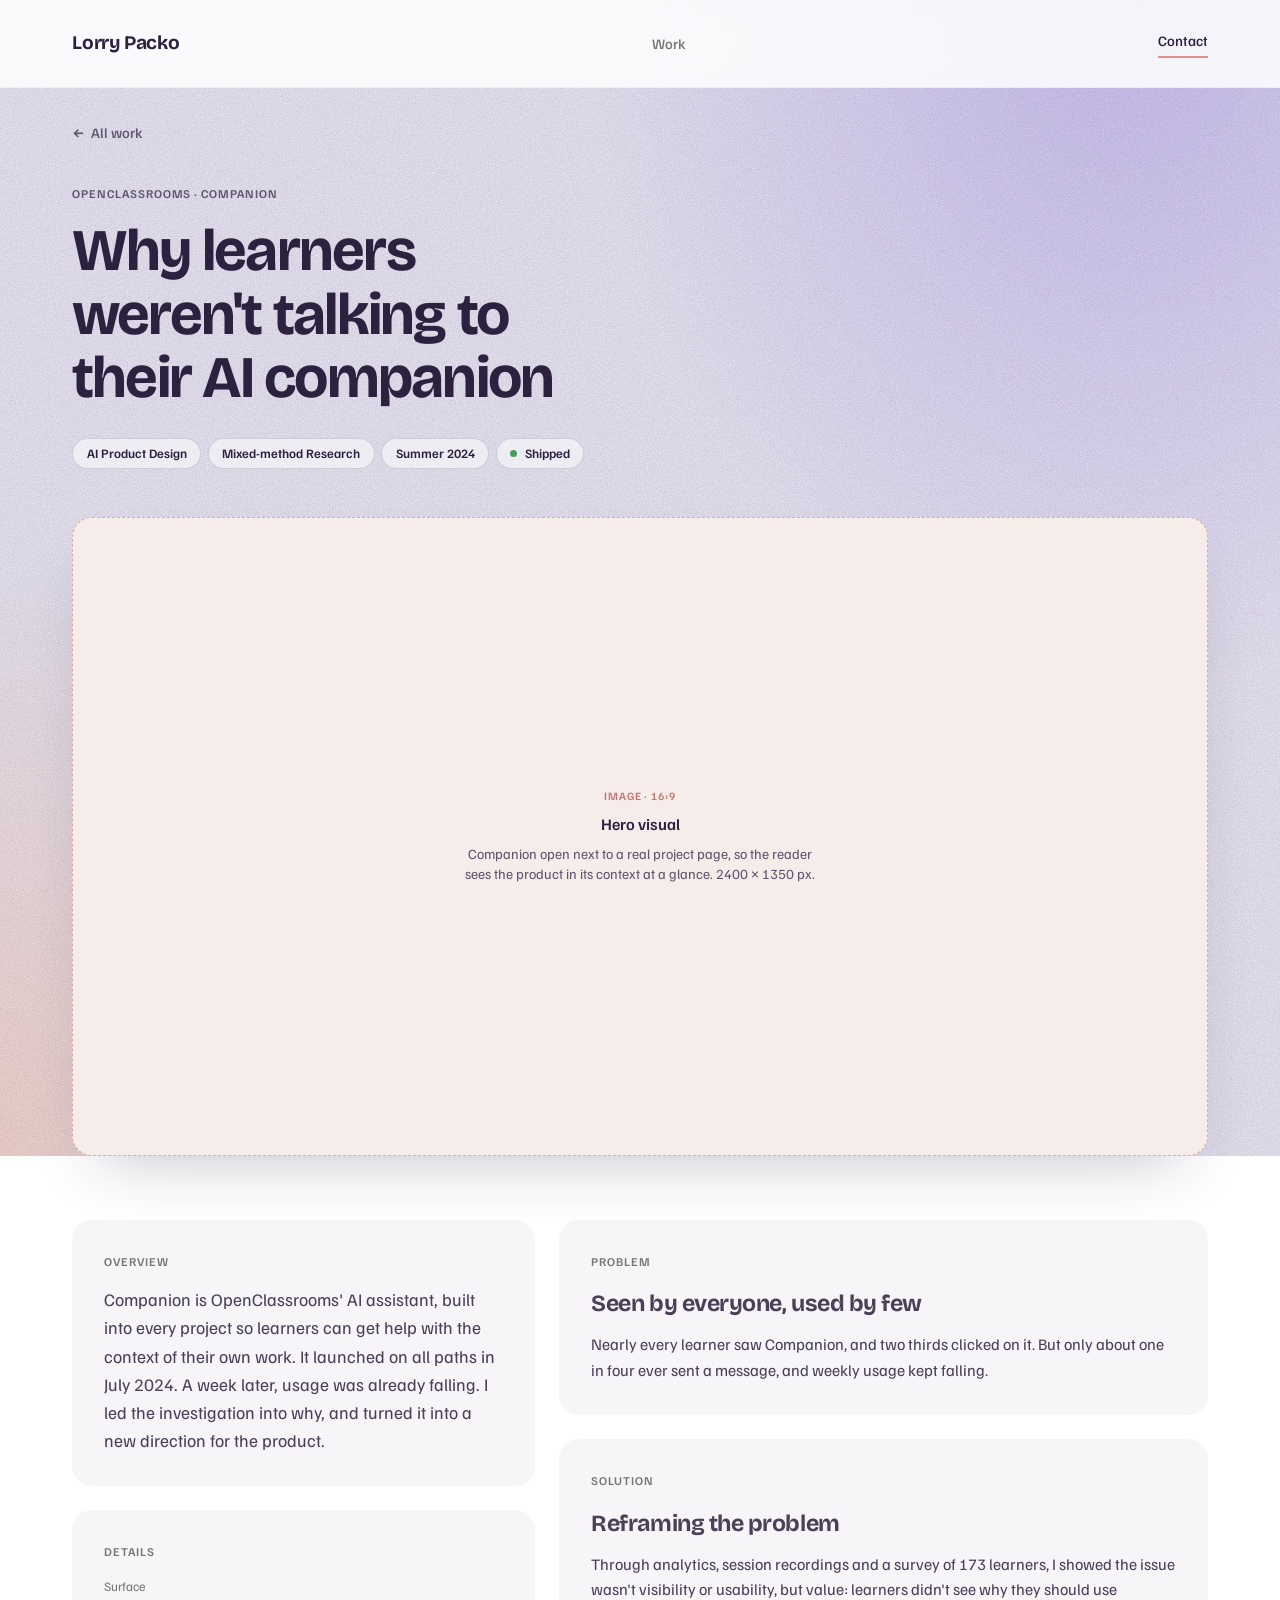
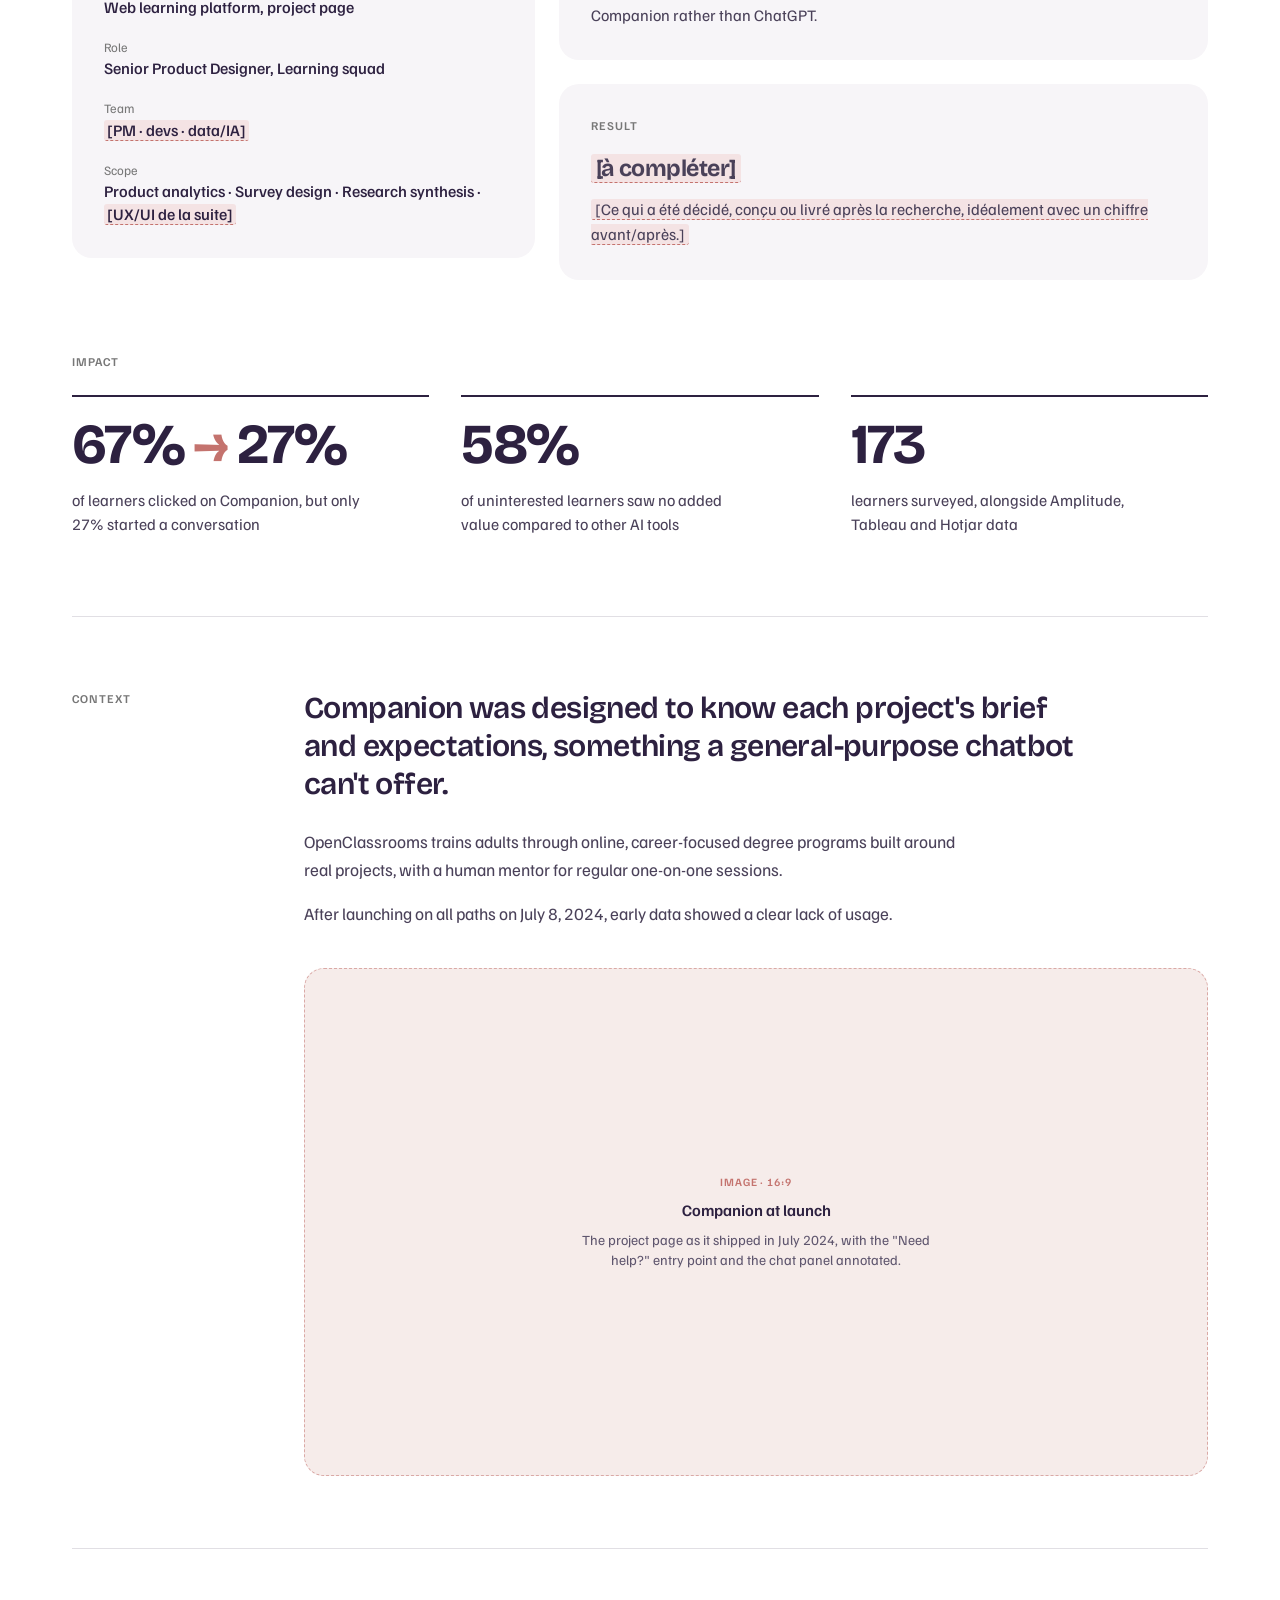
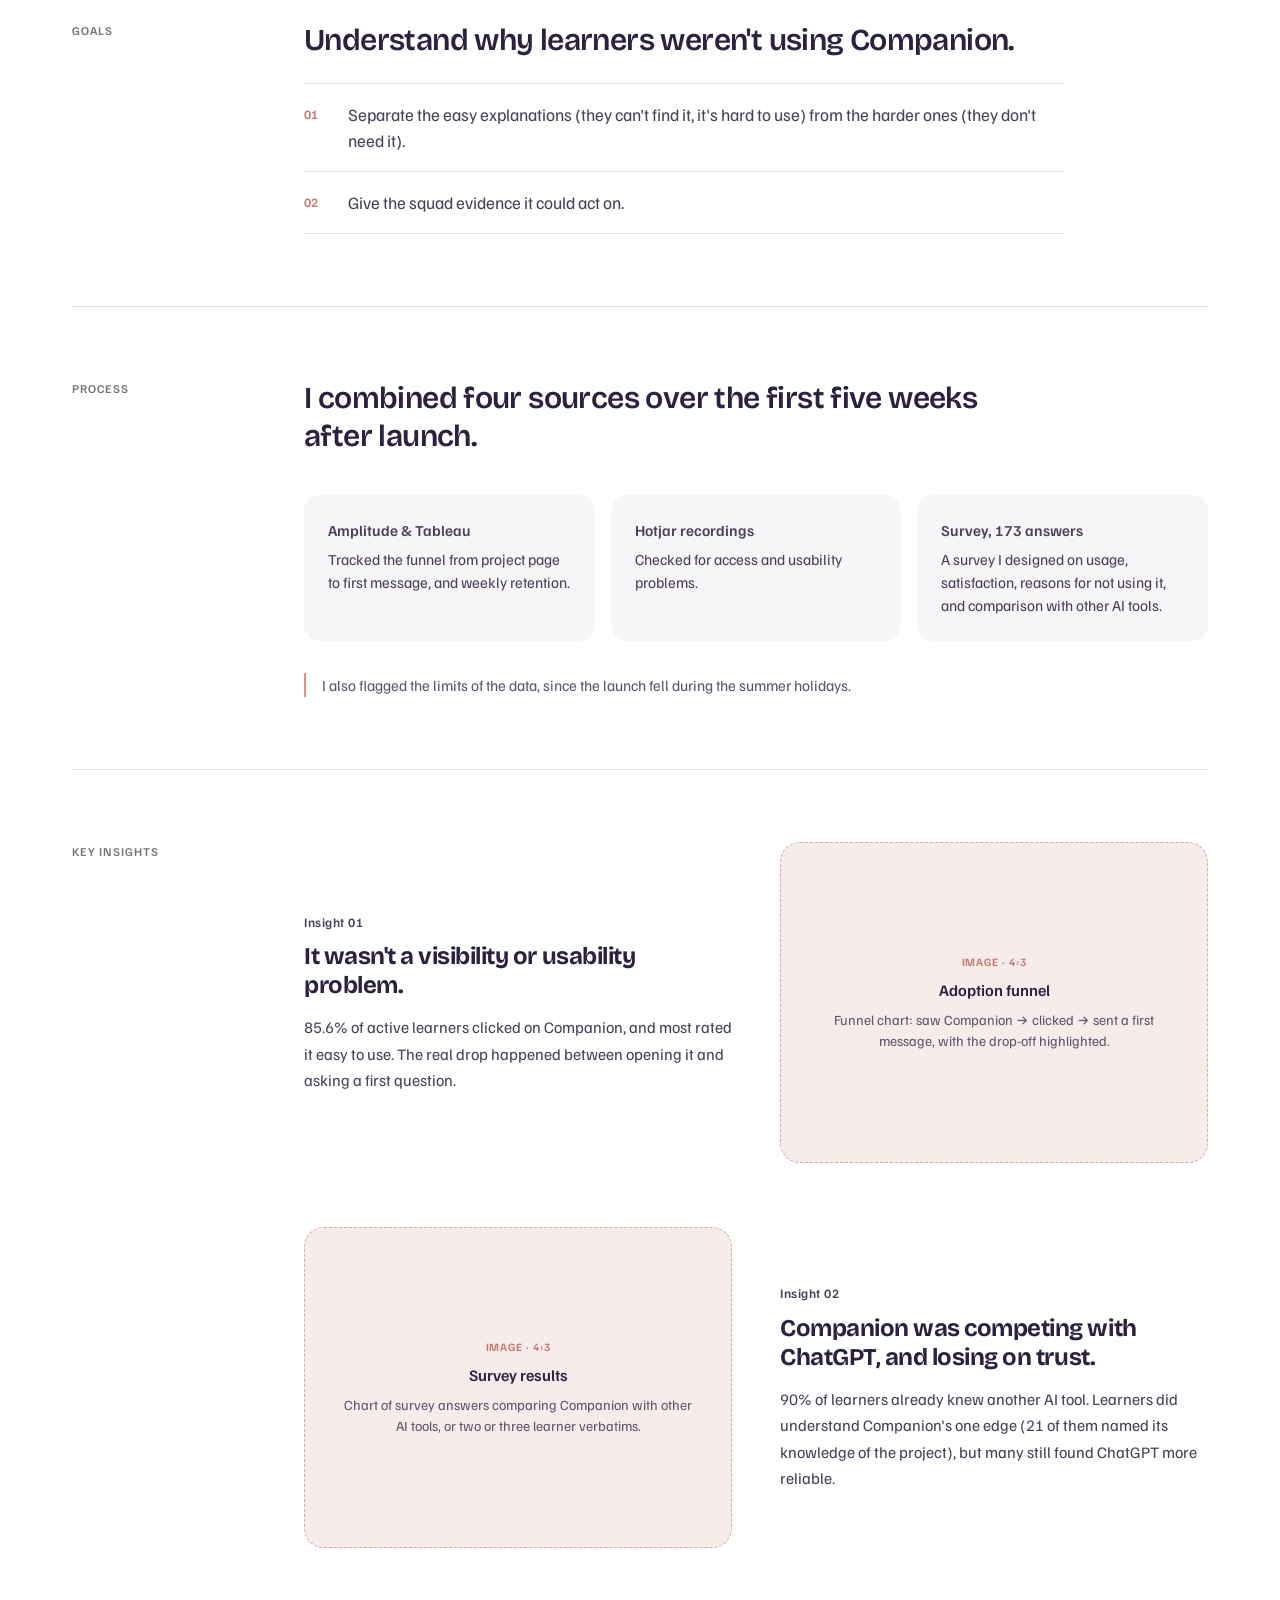
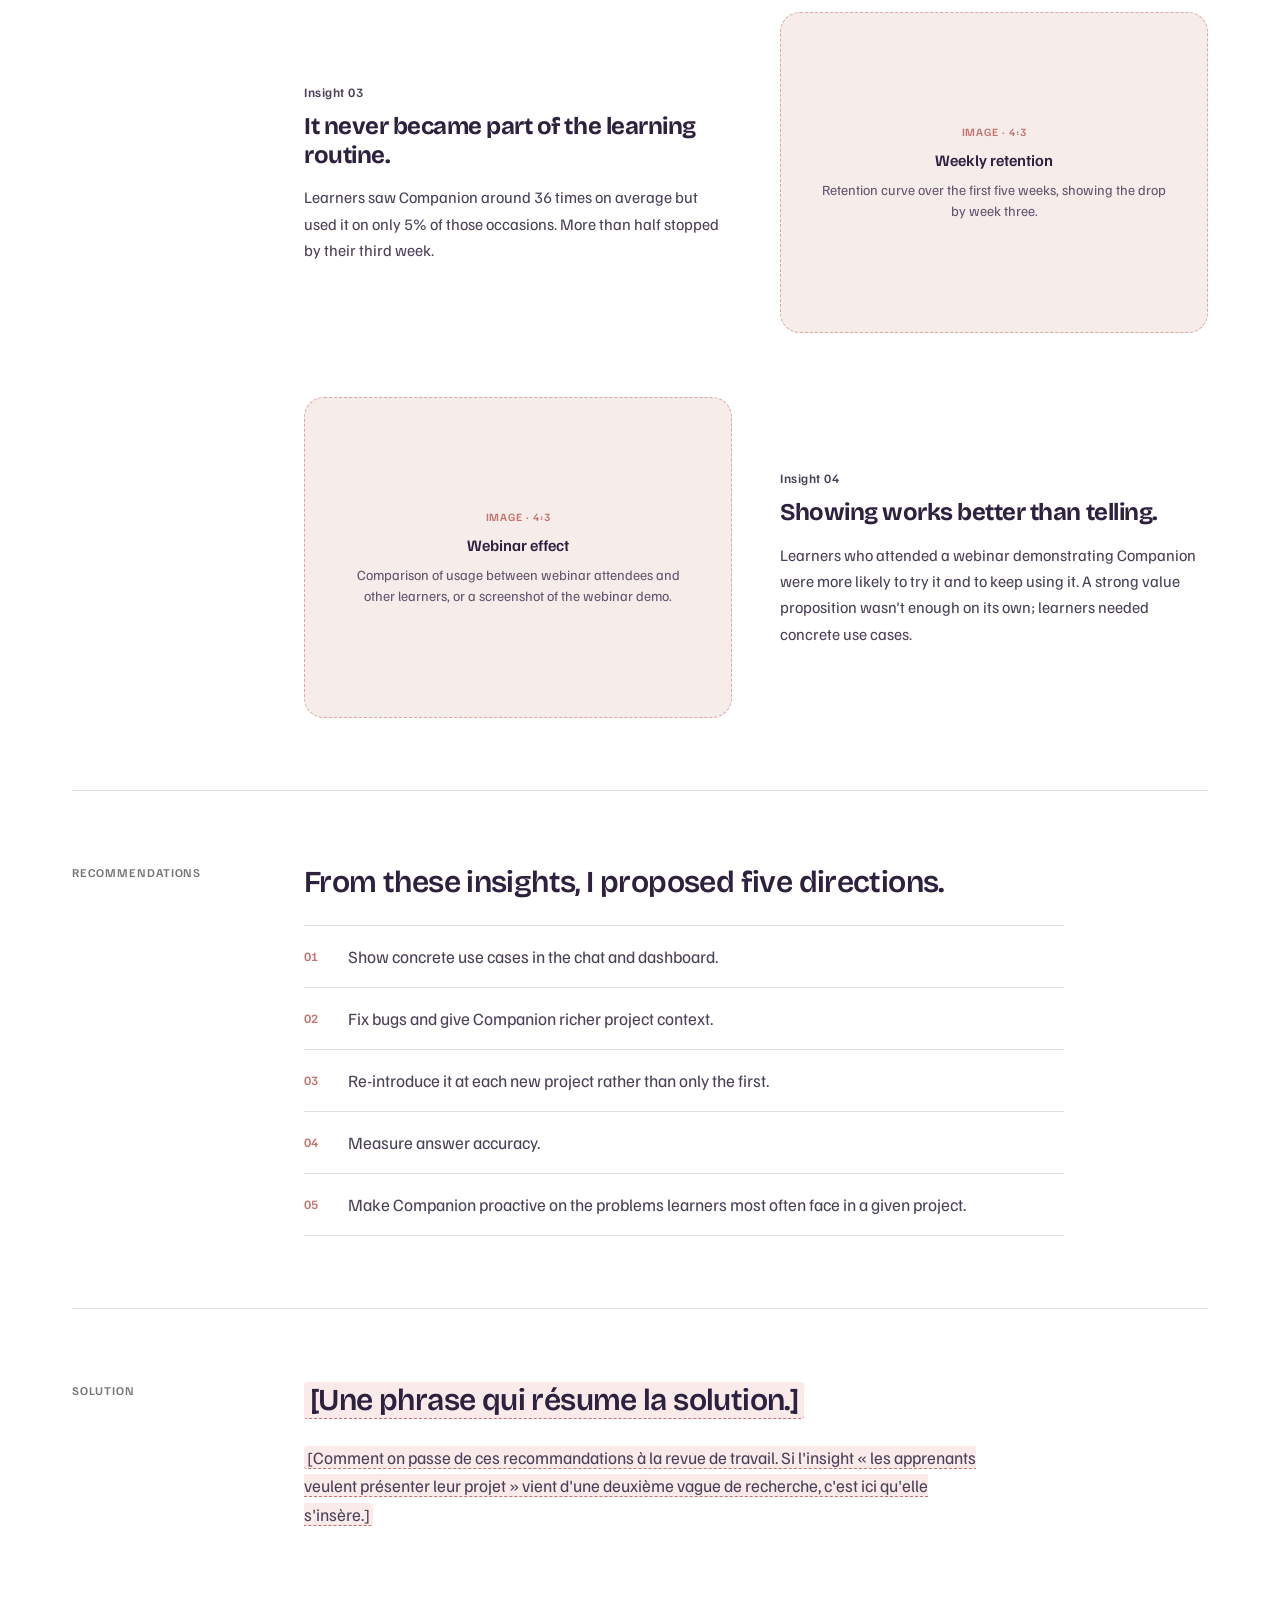
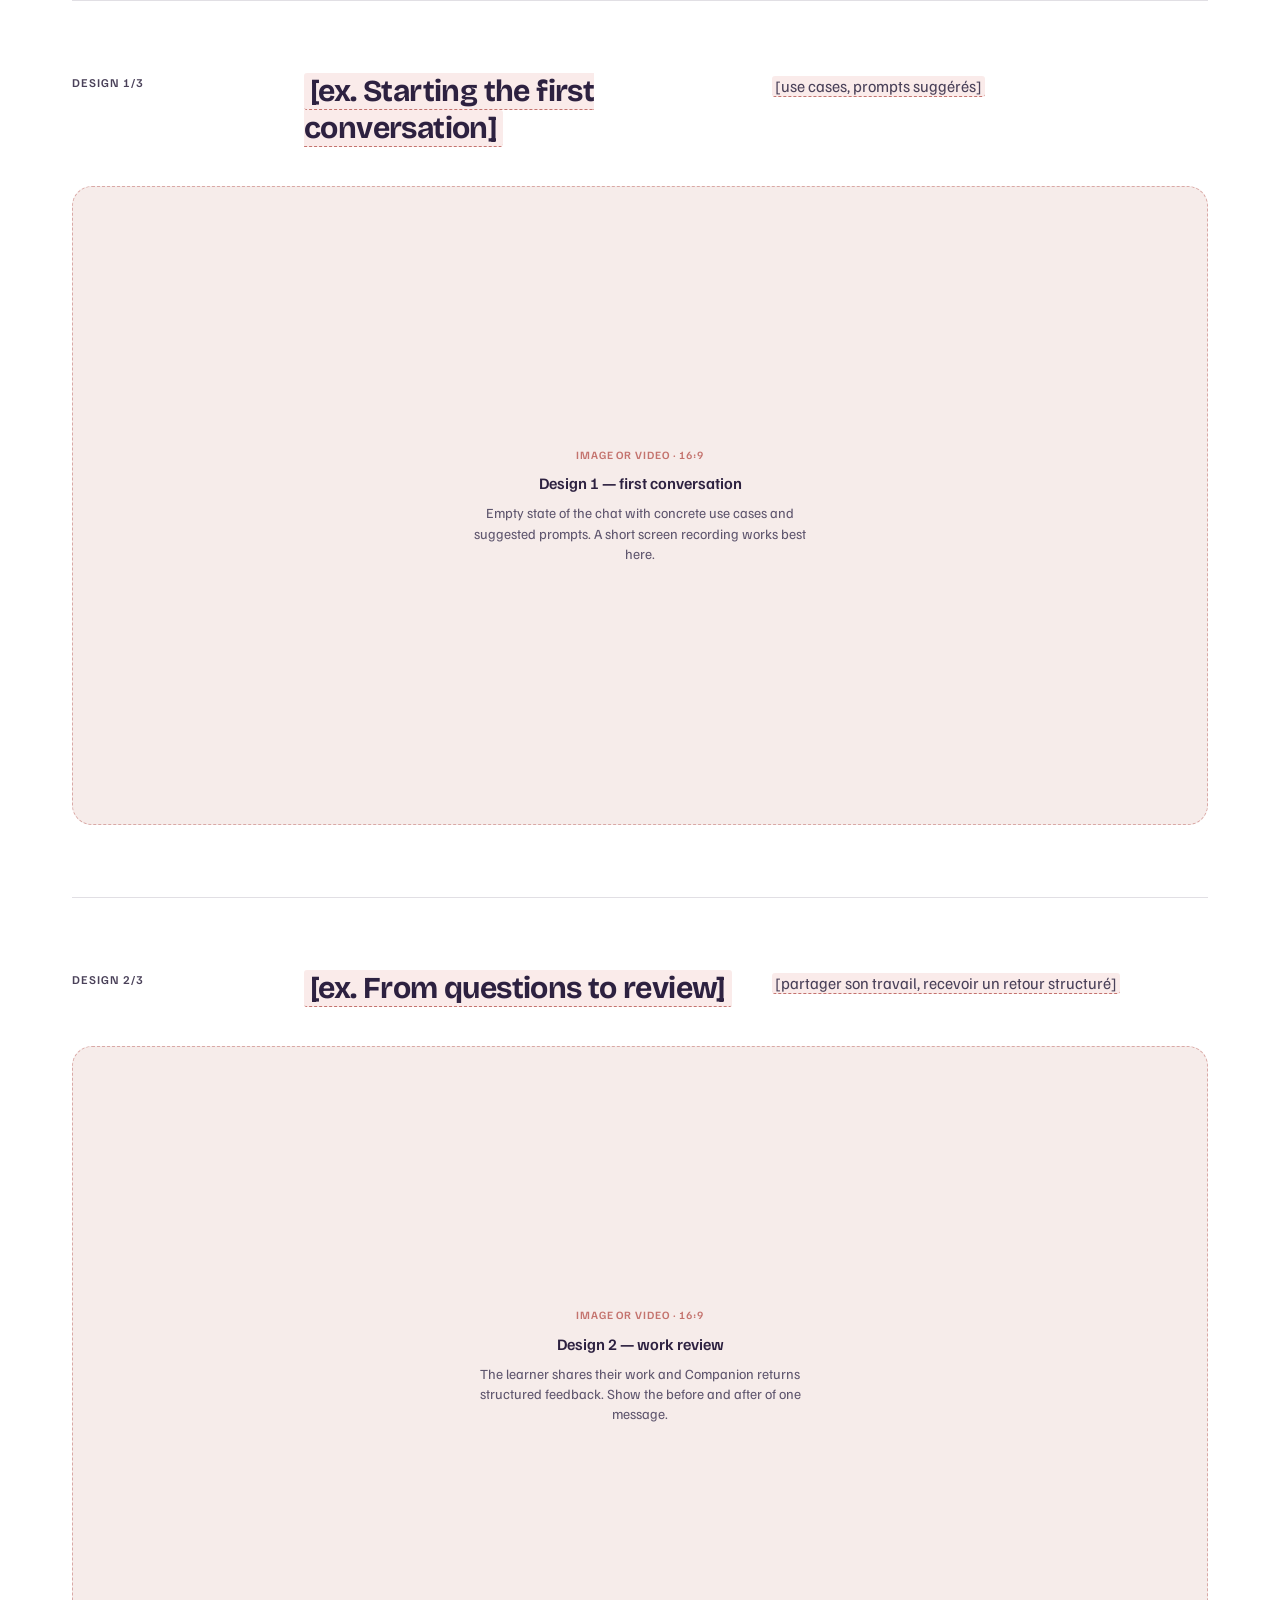
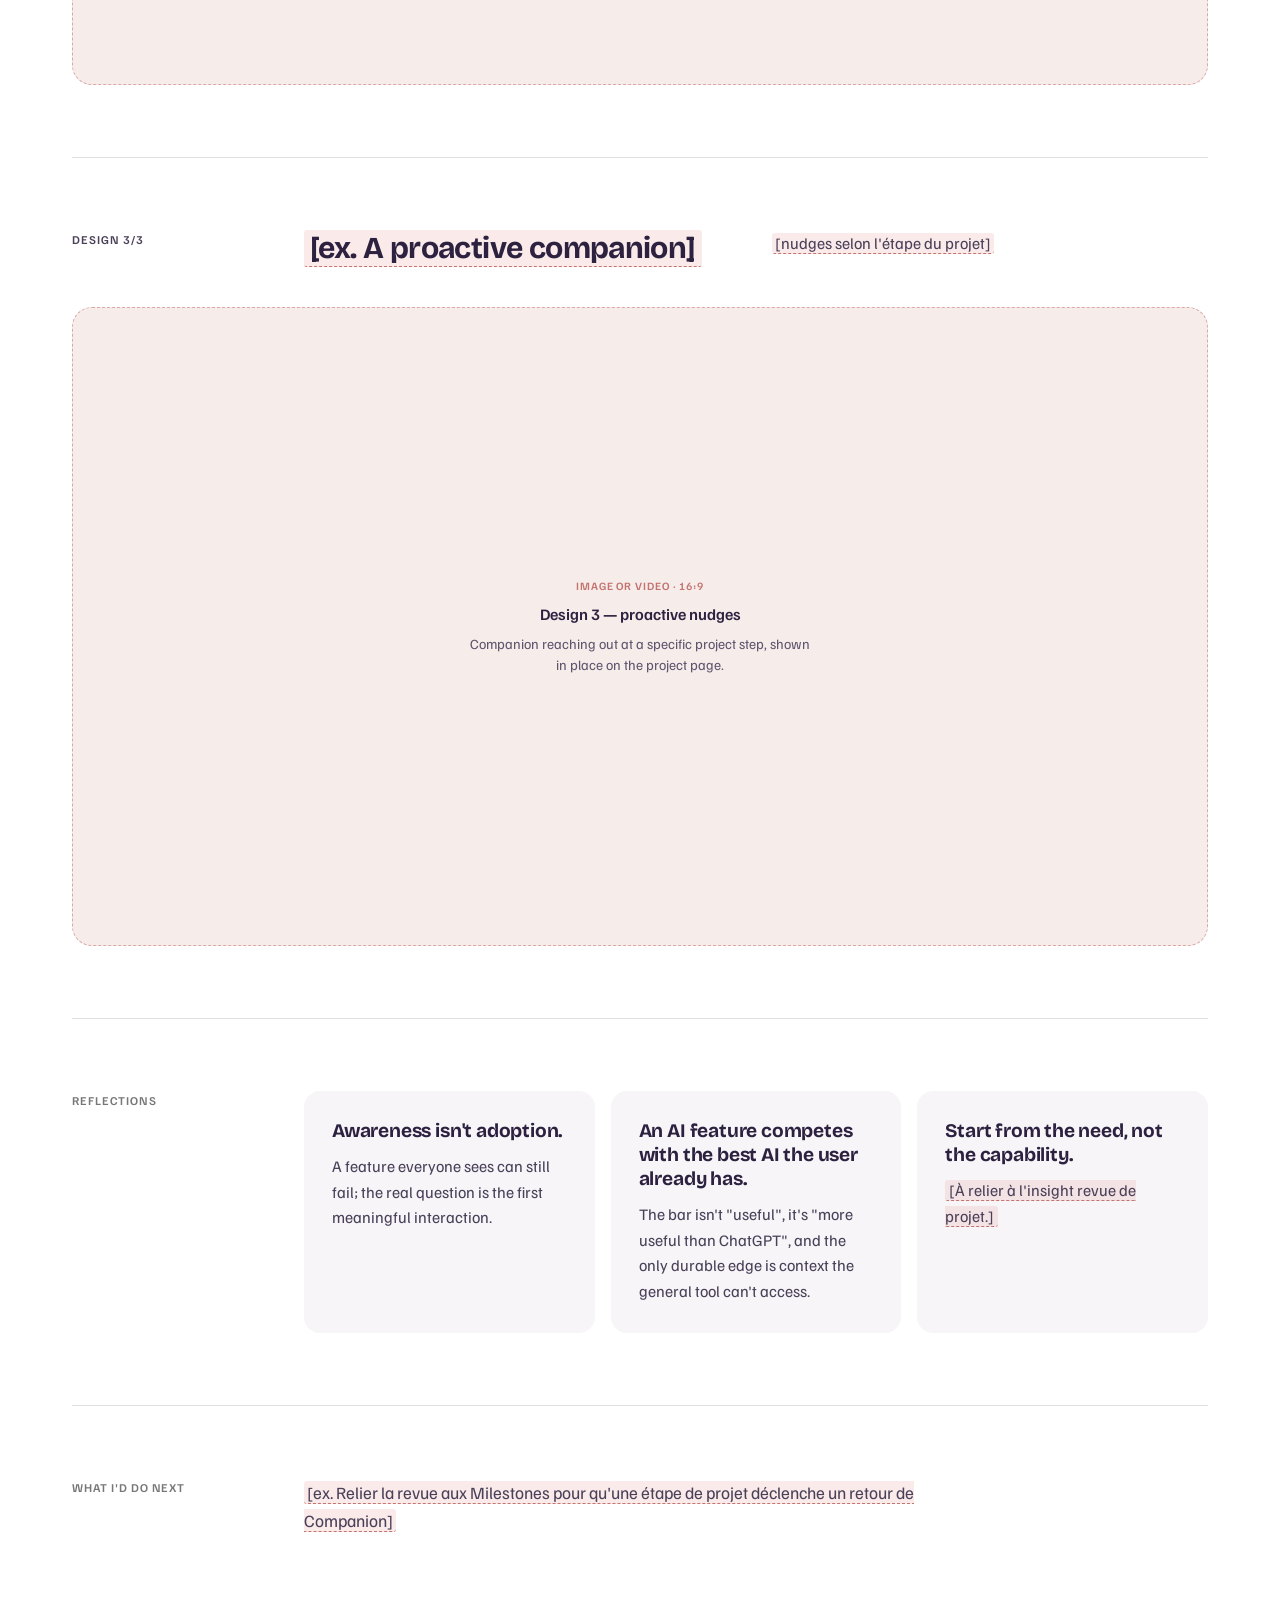
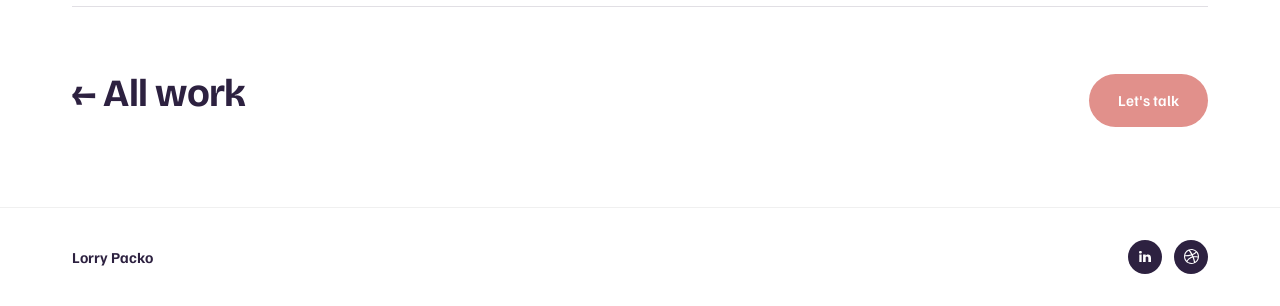
==== companion.html @ 668b7a45 "Add Companion case study and reusable case study template Full-bleed work card images, Companion car" ====
<!DOCTYPE html>
<html lang="en">
<head>
  <meta charset="UTF-8">
  <meta name="viewport" content="width=device-width, initial-scale=1.0">
  <meta name="description" content="Case study — Why learners weren't talking to Companion, OpenClassrooms' AI assistant, and how research reframed the product direction.">
  <title>Companion, OpenClassrooms – Lorry Packo</title>
  <link rel="preconnect" href="https://fonts.googleapis.com">
  <link rel="preconnect" href="https://fonts.gstatic.com" crossorigin>
  <link href="https://fonts.googleapis.com/css2?family=Bricolage+Grotesque:opsz,wght@12..96,500..800&family=Familjen+Grotesk:wght@400;500;600;700&display=swap" rel="stylesheet">
  <link rel="stylesheet" href="css/style.css">
  <link rel="stylesheet" href="css/case-study.css">
</head>
<body>

  <!--
    CASE STUDY TEMPLATE
    To create a new case study: duplicate this file, rename it, and replace the content
    section by section. Sections you don't need can be deleted as a whole block.
    - <span class="cs-todo">…</span> marks copy that still needs to be written.
    - <div class="cs-placeholder">…</div> marks an image to add: replace the whole div
      with <img src="images/your-file.webp" alt="Short description">.
  -->

  <!-- Header -->
  <header class="header">
    <div class="container header-inner">
      <a href="index.html" class="logo">Lorry Packo</a>

      <nav class="nav">
        <a href="index.html#work" class="nav-link">Work</a>
      </nav>

      <div class="header-actions">
        <a href="mailto:lorry.packo@gmail.com" class="nav-cta">Contact</a>
        <button class="nav-toggle" aria-label="Open menu" aria-expanded="false" aria-controls="mobile-nav">
          <span></span><span></span><span></span>
        </button>
      </div>

      <nav class="mobile-nav" id="mobile-nav">
        <a href="index.html#work" class="mobile-nav-link">Work</a>
        <a href="mailto:lorry.packo@gmail.com" class="btn-contact mobile-nav-contact">
          Let's talk
          <svg width="14" height="14" viewBox="0 0 24 24" fill="none" stroke="currentColor" stroke-width="2.5" stroke-linecap="round" stroke-linejoin="round"><rect x="2" y="4" width="20" height="16" rx="2"/><path d="M22 7l-10 7L2 7"/></svg>
        </a>
      </nav>
    </div>
  </header>

  <main>
    <article>

      <!-- Hero — the three colours below set the banner for this case study -->
      <header class="cs-hero" style="--cs-hero: #EFEBFB; --cs-glow-1: #CFC3F8; --cs-glow-2: #F8D9D3;">
      <div class="container cs-hero-inner">
        <a href="index.html#work" class="cs-back"><span aria-hidden="true">←</span> All work</a>
        <p class="cs-eyebrow">OpenClassrooms · Companion</p>
        <h1 class="cs-title">Why learners weren't talking to their AI companion</h1>
        <ul class="cs-meta">
          <li>AI Product Design</li>
          <li>Mixed-method Research</li>
          <li>Summer 2024</li>
          <li class="cs-meta-status">Shipped</li>
        </ul>

        <figure class="cs-figure">
          <div class="cs-placeholder">
            <span class="cs-placeholder-tag">Image · 16:9</span>
            <span class="cs-placeholder-title">Hero visual</span>
            <span class="cs-placeholder-desc">Companion open next to a real project page, so the reader sees the product in its context at a glance. 2400 × 1350 px.</span>
          </div>
        </figure>
      </div>
      </header>

      <div class="container">

        <!-- Summary -->
        <section class="cs-summary" aria-label="Summary">
          <div class="cs-summary-col">
            <div class="cs-card">
              <h2 class="cs-card-label">Overview</h2>
              <p class="cs-overview">Companion is OpenClassrooms' AI assistant, built into every project so learners can get help with the context of their own work. It launched on all paths in July 2024. A week later, usage was already falling. I led the investigation into why, and turned it into a new direction for the product.</p>
            </div>
            <div class="cs-card">
              <h2 class="cs-card-label">Details</h2>
              <dl class="cs-details">
                <div>
                  <dt>Surface</dt>
                  <dd>Web learning platform, project page</dd>
                </div>
                <div>
                  <dt>Role</dt>
                  <dd>Senior Product Designer, Learning squad</dd>
                </div>
                <div>
                  <dt>Team</dt>
                  <dd><span class="cs-todo">[PM · devs · data/IA]</span></dd>
                </div>
                <div>
                  <dt>Scope</dt>
                  <dd>Product analytics · Survey design · Research synthesis · <span class="cs-todo">[UX/UI de la suite]</span></dd>
                </div>
              </dl>
            </div>
          </div>

          <div class="cs-summary-col">
            <div class="cs-card cs-psr">
              <h2 class="cs-card-label">Problem</h2>
              <p class="cs-psr-title">Seen by everyone, used by few</p>
              <p>Nearly every learner saw Companion, and two thirds clicked on it. But only about one in four ever sent a message, and weekly usage kept falling.</p>
            </div>
            <div class="cs-card cs-psr">
              <h2 class="cs-card-label">Solution</h2>
              <p class="cs-psr-title">Reframing the problem</p>
              <p>Through analytics, session recordings and a survey of 173 learners, I showed the issue wasn't visibility or usability, but value: learners didn't see why they should use Companion rather than ChatGPT.</p>
            </div>
            <div class="cs-card cs-psr">
              <h2 class="cs-card-label">Result</h2>
              <p class="cs-psr-title"><span class="cs-todo">[à compléter]</span></p>
              <p><span class="cs-todo">[Ce qui a été décidé, conçu ou livré après la recherche, idéalement avec un chiffre avant/après.]</span></p>
            </div>
          </div>
        </section>

      <!-- Impact -->
      <section class="cs-impact">
        <h2 class="cs-card-label">Impact</h2>
        <div class="cs-impact-grid">
          <div class="cs-stat">
            <p class="cs-stat-value">67% <span aria-hidden="true">→</span> 27%</p>
            <p class="cs-stat-text">of learners clicked on Companion, but only 27% started a conversation</p>
          </div>
          <div class="cs-stat">
            <p class="cs-stat-value">58%</p>
            <p class="cs-stat-text">of uninterested learners saw no added value compared to other AI tools</p>
          </div>
          <div class="cs-stat">
            <p class="cs-stat-value">173</p>
            <p class="cs-stat-text">learners surveyed, alongside Amplitude, Tableau and Hotjar data</p>
          </div>
        </div>
      </section>

      <!-- Context -->
      <section class="cs-section">
        <h2 class="cs-label">Context</h2>
        <div>
          <p class="cs-lead">Companion was designed to know each project's brief and expectations, something a general-purpose chatbot can't offer.</p>
          <div class="cs-body">
            <p>OpenClassrooms trains adults through online, career-focused degree programs built around real projects, with a human mentor for regular one-on-one sessions.</p>
            <p>After launching on all paths on July 8, 2024, early data showed a clear lack of usage.</p>
          </div>
          <figure class="cs-figure">
            <div class="cs-placeholder">
              <span class="cs-placeholder-tag">Image · 16:9</span>
              <span class="cs-placeholder-title">Companion at launch</span>
              <span class="cs-placeholder-desc">The project page as it shipped in July 2024, with the "Need help?" entry point and the chat panel annotated.</span>
            </div>
          </figure>
        </div>
      </section>

      <!-- Goals -->
      <section class="cs-section">
        <h2 class="cs-label">Goals</h2>
        <div>
          <p class="cs-lead">Understand why learners weren't using Companion.</p>
          <ol class="cs-list">
            <li>Separate the easy explanations (they can't find it, it's hard to use) from the harder ones (they don't need it).</li>
            <li>Give the squad evidence it could act on.</li>
          </ol>
        </div>
      </section>

      <!-- Process -->
      <section class="cs-section">
        <h2 class="cs-label">Process</h2>
        <div>
          <p class="cs-lead">I combined four sources over the first five weeks after launch.</p>
          <div class="cs-methods">
            <div class="cs-method">
              <p class="cs-method-name">Amplitude &amp; Tableau</p>
              <p>Tracked the funnel from project page to first message, and weekly retention.</p>
            </div>
            <div class="cs-method">
              <p class="cs-method-name">Hotjar recordings</p>
              <p>Checked for access and usability problems.</p>
            </div>
            <div class="cs-method">
              <p class="cs-method-name">Survey, 173 answers</p>
              <p>A survey I designed on usage, satisfaction, reasons for not using it, and comparison with other AI tools.</p>
            </div>
          </div>
          <p class="cs-note">I also flagged the limits of the data, since the launch fell during the summer holidays.</p>
        </div>
      </section>

      <!-- Key insights -->
      <section class="cs-section">
        <h2 class="cs-label">Key insights</h2>
        <div>
          <div class="cs-insight">
            <div class="cs-insight-text">
              <p class="cs-insight-num">Insight 01</p>
              <h3 class="cs-insight-title">It wasn't a visibility or usability problem.</h3>
              <p>85.6% of active learners clicked on Companion, and most rated it easy to use. The real drop happened between opening it and asking a first question.</p>
            </div>
            <div class="cs-placeholder cs-placeholder--4x3">
              <span class="cs-placeholder-tag">Image · 4:3</span>
              <span class="cs-placeholder-title">Adoption funnel</span>
              <span class="cs-placeholder-desc">Funnel chart: saw Companion → clicked → sent a first message, with the drop-off highlighted.</span>
            </div>
          </div>

          <div class="cs-insight">
            <div class="cs-insight-text">
              <p class="cs-insight-num">Insight 02</p>
              <h3 class="cs-insight-title">Companion was competing with ChatGPT, and losing on trust.</h3>
              <p>90% of learners already knew another AI tool. Learners did understand Companion's one edge (21 of them named its knowledge of the project), but many still found ChatGPT more reliable.</p>
            </div>
            <div class="cs-placeholder cs-placeholder--4x3">
              <span class="cs-placeholder-tag">Image · 4:3</span>
              <span class="cs-placeholder-title">Survey results</span>
              <span class="cs-placeholder-desc">Chart of survey answers comparing Companion with other AI tools, or two or three learner verbatims.</span>
            </div>
          </div>

          <div class="cs-insight">
            <div class="cs-insight-text">
              <p class="cs-insight-num">Insight 03</p>
              <h3 class="cs-insight-title">It never became part of the learning routine.</h3>
              <p>Learners saw Companion around 36 times on average but used it on only 5% of those occasions. More than half stopped by their third week.</p>
            </div>
            <div class="cs-placeholder cs-placeholder--4x3">
              <span class="cs-placeholder-tag">Image · 4:3</span>
              <span class="cs-placeholder-title">Weekly retention</span>
              <span class="cs-placeholder-desc">Retention curve over the first five weeks, showing the drop by week three.</span>
            </div>
          </div>

          <div class="cs-insight">
            <div class="cs-insight-text">
              <p class="cs-insight-num">Insight 04</p>
              <h3 class="cs-insight-title">Showing works better than telling.</h3>
              <p>Learners who attended a webinar demonstrating Companion were more likely to try it and to keep using it. A strong value proposition wasn't enough on its own; learners needed concrete use cases.</p>
            </div>
            <div class="cs-placeholder cs-placeholder--4x3">
              <span class="cs-placeholder-tag">Image · 4:3</span>
              <span class="cs-placeholder-title">Webinar effect</span>
              <span class="cs-placeholder-desc">Comparison of usage between webinar attendees and other learners, or a screenshot of the webinar demo.</span>
            </div>
          </div>
        </div>
      </section>

      <!-- Recommendations -->
      <section class="cs-section">
        <h2 class="cs-label">Recommendations</h2>
        <div>
          <p class="cs-lead">From these insights, I proposed five directions.</p>
          <ol class="cs-list">
            <li>Show concrete use cases in the chat and dashboard.</li>
            <li>Fix bugs and give Companion richer project context.</li>
            <li>Re-introduce it at each new project rather than only the first.</li>
            <li>Measure answer accuracy.</li>
            <li>Make Companion proactive on the problems learners most often face in a given project.</li>
          </ol>
        </div>
      </section>

      <!-- Solution -->
      <section class="cs-section">
        <h2 class="cs-label">Solution</h2>
        <div>
          <p class="cs-lead"><span class="cs-todo">[Une phrase qui résume la solution.]</span></p>
          <div class="cs-body">
            <p><span class="cs-todo">[Comment on passe de ces recommandations à la revue de travail. Si l'insight « les apprenants veulent présenter leur projet » vient d'une deuxième vague de recherche, c'est ici qu'elle s'insère.]</span></p>
          </div>
        </div>
      </section>

      <!-- Design 1/3 -->
      <section class="cs-design">
        <div class="cs-design-head">
          <p class="cs-label">Design 1/3</p>
          <h3 class="cs-design-title"><span class="cs-todo">[ex. Starting the first conversation]</span></h3>
          <p><span class="cs-todo">[use cases, prompts suggérés]</span></p>
        </div>
        <figure class="cs-figure">
          <div class="cs-placeholder">
            <span class="cs-placeholder-tag">Image or video · 16:9</span>
            <span class="cs-placeholder-title">Design 1 — first conversation</span>
            <span class="cs-placeholder-desc">Empty state of the chat with concrete use cases and suggested prompts. A short screen recording works best here.</span>
          </div>
        </figure>
      </section>

      <!-- Design 2/3 -->
      <section class="cs-design">
        <div class="cs-design-head">
          <p class="cs-label">Design 2/3</p>
          <h3 class="cs-design-title"><span class="cs-todo">[ex. From questions to review]</span></h3>
          <p><span class="cs-todo">[partager son travail, recevoir un retour structuré]</span></p>
        </div>
        <figure class="cs-figure">
          <div class="cs-placeholder">
            <span class="cs-placeholder-tag">Image or video · 16:9</span>
            <span class="cs-placeholder-title">Design 2 — work review</span>
            <span class="cs-placeholder-desc">The learner shares their work and Companion returns structured feedback. Show the before and after of one message.</span>
          </div>
        </figure>
      </section>

      <!-- Design 3/3 -->
      <section class="cs-design">
        <div class="cs-design-head">
          <p class="cs-label">Design 3/3</p>
          <h3 class="cs-design-title"><span class="cs-todo">[ex. A proactive companion]</span></h3>
          <p><span class="cs-todo">[nudges selon l'étape du projet]</span></p>
        </div>
        <figure class="cs-figure">
          <div class="cs-placeholder">
            <span class="cs-placeholder-tag">Image or video · 16:9</span>
            <span class="cs-placeholder-title">Design 3 — proactive nudges</span>
            <span class="cs-placeholder-desc">Companion reaching out at a specific project step, shown in place on the project page.</span>
          </div>
        </figure>
      </section>

      <!-- Reflections -->
      <section class="cs-section">
        <h2 class="cs-label">Reflections</h2>
        <div class="cs-reflections">
          <div class="cs-reflection">
            <h3 class="cs-reflection-title">Awareness isn't adoption.</h3>
            <p>A feature everyone sees can still fail; the real question is the first meaningful interaction.</p>
          </div>
          <div class="cs-reflection">
            <h3 class="cs-reflection-title">An AI feature competes with the best AI the user already has.</h3>
            <p>The bar isn't "useful", it's "more useful than ChatGPT", and the only durable edge is context the general tool can't access.</p>
          </div>
          <div class="cs-reflection">
            <h3 class="cs-reflection-title">Start from the need, not the capability.</h3>
            <p><span class="cs-todo">[À relier à l'insight revue de projet.]</span></p>
          </div>
        </div>
      </section>

      <!-- What I'd do next -->
      <section class="cs-section">
        <h2 class="cs-label">What I'd do next</h2>
        <div class="cs-body">
          <p><span class="cs-todo">[ex. Relier la revue aux Milestones pour qu'une étape de projet déclenche un retour de Companion]</span></p>
        </div>
      </section>

      <!-- Bottom navigation -->
      <nav class="cs-next" aria-label="Case study navigation">
        <a href="index.html#work" class="cs-next-link"><span aria-hidden="true">←</span> All work</a>
        <a href="mailto:lorry.packo@gmail.com" class="btn-primary">Let's talk</a>
      </nav>

      </div>
    </article>
  </main>

  <!-- Footer -->
  <footer class="footer">
    <div class="container footer-inner">
      <span class="footer-name">Lorry Packo</span>
      <div class="footer-social">
        <a href="https://www.linkedin.com/in/lorrypacko/" target="_blank" rel="noopener" aria-label="LinkedIn" class="social-link">
          <svg width="12" height="12" viewBox="0 0 12 12" fill="none"><path d="M2.64334 11.0341H0.310005V3.54076H2.64334V11.0341ZM1.41334 2.60409H1.39667C1.218 2.61742 1.0385 2.59366 0.869449 2.53432C0.700393 2.47498 0.545429 2.38134 0.414282 2.25927C0.283134 2.1372 0.178635 1.98934 0.107344 1.82497C0.036053 1.66059 -0.000491084 1.48326 4.98345e-06 1.30409C4.98345e-06 0.564092 0.563338 0.00409261 1.43 0.00409261C1.60953 -0.0101492 1.79005 0.0128711 1.96025 0.0717087C2.13046 0.130546 2.28666 0.223931 2.41906 0.346001C2.55146 0.468071 2.6572 0.616192 2.72963 0.781066C2.80207 0.94594 2.83965 1.12401 2.84 1.30409C2.84 2.03076 2.29 2.60409 1.41334 2.60409ZM12 11.0341H9.33333V7.15742C9.33333 6.15742 8.92 5.45076 8 5.45076C7.71925 5.45073 7.44565 5.53934 7.2182 5.70393C6.99076 5.86853 6.82107 6.10073 6.73334 6.36742C6.67759 6.56563 6.65839 6.77234 6.67667 6.97742V11.0341H4.07C4.07 11.0341 4.10334 4.16742 4.07 3.54409H6.69667V4.73076C6.85334 4.21742 7.69667 3.48409 9.03 3.48409C10.6967 3.48409 12 4.56076 12 6.88076V11.0341Z" fill="currentColor"/></svg>
        </a>
        <a href="https://dribbble.com/lorrypacko" target="_blank" rel="noopener" aria-label="Dribbble" class="social-link">
          <svg width="15" height="15" viewBox="0 0 15 15" fill="none"><path fill-rule="evenodd" clip-rule="evenodd" d="M14.8346 5.98972C14.6384 5.03052 14.2562 4.11902 13.7097 3.30668C13.4398 2.90924 13.1329 2.53818 12.7931 2.19847C11.7584 1.15809 10.4395 0.446454 9.00188 0.152858C7.54679 -0.145512 6.03587 -0.00505094 4.66072 0.556432C3.28557 1.11792 2.10813 2.07513 1.27773 3.30668C1.00753 3.70819 0.777295 4.13517 0.590301 4.58154C0.200717 5.50447 0 6.4961 0 7.49789C0 8.49967 0.200717 9.49131 0.590301 10.4142C0.778622 10.8608 1.01026 11.2878 1.28189 11.6891C1.96766 12.7066 2.89263 13.5403 3.97566 14.117C5.05869 14.6938 6.26669 14.996 7.49371 14.9971C9.48135 14.9964 11.3874 14.2067 12.7931 12.8015C13.1328 12.4617 13.4397 12.0906 13.7097 11.6933C14.2674 10.8653 14.6541 9.93433 14.8473 8.95493C15.0405 7.97553 15.0361 6.96742 14.8346 5.98972ZM13.893 7.4354C12.4262 7.14088 10.9231 7.07065 9.43517 7.22708L9.29768 6.89796C9.16436 6.58549 9.02271 6.27302 8.88106 5.96889C11.4058 4.93567 12.4348 3.46916 12.4432 3.43583C13.3702 4.56365 13.882 5.97551 13.893 7.4354ZM11.7224 2.69008C11.7224 2.71508 10.7934 4.10243 8.38945 5.01066C7.679 3.70758 6.87999 2.45478 5.99804 1.26107C6.99767 1.01765 8.04131 1.01932 9.04015 1.26595C10.039 1.51258 10.9635 1.99686 11.7349 2.67758L11.7224 2.69008ZM4.76484 1.69436C5.62731 2.8878 6.42021 4.13 7.13959 5.41478C5.21442 5.91592 3.23371 6.17208 1.2444 6.1772C1.44756 5.21138 1.87094 4.3055 2.48157 3.53012C3.09219 2.75473 3.87357 2.13078 4.76484 1.70686V1.69436ZM1.09441 7.49789C1.09441 7.43123 1.09441 7.36457 1.09441 7.29791C3.31657 7.30592 5.52864 6.99873 7.66453 6.38551C7.84784 6.74381 8.02282 7.11043 8.1853 7.47289L7.93117 7.54788C4.48154 8.66443 2.73173 11.7724 2.73173 11.7724C1.67624 10.599 1.09292 9.07616 1.09441 7.49789ZM7.49371 13.9014C6.00458 13.904 4.56153 13.3851 3.41499 12.4348L3.56081 12.5473C3.56081 12.5473 4.78568 9.86846 8.58109 8.54777H8.62276C9.23233 10.1157 9.6913 11.7382 9.99344 13.3931C9.20299 13.7293 8.3527 13.9022 7.49371 13.9014ZM11.0683 12.8098C10.7832 11.2493 10.3651 9.71613 9.81846 8.22698C11.1519 8.02845 12.5127 8.12372 13.8055 8.50611C13.6685 9.37272 13.3548 10.2019 12.8839 10.9422C12.413 11.6826 11.7951 12.3182 11.0683 12.8098Z" fill="currentColor"/></svg>
        </a>
      </div>
    </div>
  </footer>

  <script src="js/main.js"></script>
</body>
</html>
---- css/style.css ----
/* ============================================
   DESIGN TOKENS
   ============================================ */
:root {
  --ink:      #2D2140;
  --ink-muted:#777777;
  --ink-faint:#999999;

  --accent:      #E1908B;
  --accent-dark: #C4736E;

  --white: #FFFFFF;
  --cream: #FAFAFA;

  --font-heading: 'Familjen Grotesk', -apple-system, sans-serif;
  --font-body: 'Familjen Grotesk', -apple-system, sans-serif;
  --font-display: 'Bricolage Grotesque', -apple-system, sans-serif;

  --radius-sm: 8px;
  --radius-md: 12px;
  --radius-lg: 16px;
  --radius-full: 999px;

  --ease-out: cubic-bezier(0.25, 0.46, 0.45, 0.94);
}

/* ============================================
   RESET & BASE
   ============================================ */
*, *::before, *::after {
  margin: 0;
  padding: 0;
  box-sizing: border-box;
}

html {
  scroll-behavior: smooth;
  font-size: 16px;
}

body {
  font-family: var(--font-body);
  color: var(--ink);
  background: var(--white);
  line-height: 1.6;
  -webkit-font-smoothing: antialiased;
  -moz-osx-font-smoothing: grayscale;
  overflow-x: hidden;
}

a {
  text-decoration: none;
  color: inherit;
}

img {
  max-width: 100%;
  height: auto;
  display: block;
}

button {
  border: none;
  background: none;
  cursor: pointer;
  font-family: inherit;
}

.container {
  max-width: 1200px;
  margin: 0 auto;
  padding: 0 2rem;
}

/* ============================================
   HEADER
   ============================================ */
.header {
  position: fixed;
  top: 0;
  left: 0;
  right: 0;
  z-index: 100;
  background: rgba(255, 255, 255, 0.85);
  backdrop-filter: blur(20px);
  -webkit-backdrop-filter: blur(20px);
  border-bottom: 1px solid rgba(0,0,0,0.04);
  transition: border-color 0.3s ease;
}

.header-inner {
  padding-top: 1.5rem;
  padding-bottom: 1.5rem;
  display: flex;
  align-items: center;
  justify-content: space-between;
}

.logo {
  font-family: var(--font-display);
  font-weight: 700;
  font-size: 1.2rem;
  color: var(--ink);
  letter-spacing: -0.01em;
}

.nav {
  display: flex;
  align-items: center;
  gap: 0.15rem;
}

.nav-link {
  font-family: var(--font-heading);
  font-size: 0.9rem;
  font-weight: 500;
  color: var(--ink-muted);
  padding: 0.5rem 0.9rem;
  border-radius: var(--radius-full);
  transition: color 0.25s var(--ease-out), background 0.25s var(--ease-out);
}

.nav-link:hover {
  color: var(--ink);
  background: rgba(45, 33, 64, 0.05);
}

.nav-link.is-current {
  color: var(--ink);
  background: rgba(45, 33, 64, 0.06);
}

.header-actions {
  display: flex;
  align-items: center;
  gap: 1.5rem;
}

.nav-cta {
  font-family: var(--font-heading);
  font-size: 0.9rem;
  font-weight: 500;
  color: var(--ink);
  padding-bottom: 0.2rem;
  border-bottom: 2px solid var(--accent);
  transition: border-color 0.25s var(--ease-out);
}

.nav-cta:hover {
  border-color: var(--accent-dark);
}

.nav-toggle {
  display: none;
  flex-direction: column;
  justify-content: center;
  gap: 5px;
  width: 38px;
  height: 38px;
  border-radius: var(--radius-full);
}

.nav-toggle span {
  display: block;
  width: 18px;
  height: 2px;
  margin: 0 auto;
  background: var(--ink);
  border-radius: 2px;
  transition: transform 0.25s var(--ease-out), opacity 0.25s var(--ease-out);
}

.nav-toggle[aria-expanded="true"] span:nth-child(1) {
  transform: translateY(7px) rotate(45deg);
}

.nav-toggle[aria-expanded="true"] span:nth-child(2) {
  opacity: 0;
}

.nav-toggle[aria-expanded="true"] span:nth-child(3) {
  transform: translateY(-7px) rotate(-45deg);
}

.mobile-nav {
  display: none;
}

.btn-contact {
  display: inline-flex;
  align-items: center;
  gap: 0.5rem;
  font-family: var(--font-heading);
  font-size: 0.9rem;
  font-weight: 600;
  color: var(--white);
  background: var(--ink);
  padding: 0.7rem 1.4rem;
  border-radius: var(--radius-full);
  transition: all 0.3s var(--ease-out);
}

.btn-contact:hover {
  background: var(--accent-dark);
  transform: translateY(-1px);
}

/* ============================================
   HERO
   ============================================ */
.hero {
  padding-top: 8.5rem;
  padding-bottom: 2rem;
}

.hero-inner {
  opacity: 0;
  transform: translateY(20px);
  animation: fadeUp 0.8s var(--ease-out) 0.1s forwards;
}

.hero-main {
  display: grid;
  grid-template-columns: minmax(0, 920px);
  gap: 3rem 4rem;
  align-items: start;
  padding-bottom: 2.25rem;
}

.hero-title {
  font-family: var(--font-display);
  font-weight: 700;
  font-size: clamp(2.4rem, 4.3vw, 3.75rem);
  line-height: 1.12;
  color: var(--ink);
  letter-spacing: -0.03em;
  text-wrap: pretty;
  margin-bottom: 2rem;
}

.hero-title-soft {
  color: #8A8299;
}

.hero-title-keep {
  white-space: nowrap;
}

.hero-highlight {
  position: relative;
  display: inline-block;
}

.hero-highlight-mark {
  position: absolute;
  left: 0;
  bottom: -0.22em;
  width: 100%;
  height: 0.4em;
  pointer-events: none;
}

.hero-highlight-mark path {
  stroke: var(--accent-dark);
}

.hero-subtitle {
  font-size: 1.25rem;
  font-weight: 400;
  color: #5F566E;
  line-height: 1.35;
  max-width: 720px;
  margin-bottom: 1.5rem;
}

.hero-visual {
  display: grid;
  place-items: center;
  aspect-ratio: 6 / 5;
  font-size: 1rem;
  color: #5F566E;
  background: #F6ECEA;
  border: 1.5px dashed rgba(196, 115, 110, 0.55);
  border-radius: 28px;
}

.hero-status {
  display: inline-flex;
  align-items: center;
  gap: 0.6rem;
  font-size: 1.05rem;
  color: #5F566E;
}

.hero-status-dot {
  width: 10px;
  height: 10px;
  border-radius: 50%;
  background: #4A9B5F;
  box-shadow: 0 0 0 4px rgba(74, 155, 95, 0.2);
}

.btn-primary {
  display: inline-flex;
  align-items: center;
  font-family: var(--font-heading);
  font-size: 0.95rem;
  font-weight: 600;
  color: var(--white);
  background: var(--accent);
  padding: 0.9rem 1.8rem;
  border-radius: var(--radius-full);
  transition: all 0.3s var(--ease-out);
}

.btn-primary:hover {
  background: var(--accent-dark);
  transform: translateY(-2px);
  box-shadow: 0 12px 32px rgba(225, 144, 139, 0.35);
}

/* ============================================
   WORK
   ============================================ */
.work {
  padding: 0 0 6rem;
}

.work-block {
  border-top: 1px solid rgba(45, 33, 64, 0.14);
  padding-top: 1.75rem;
}

.work-head {
  position: relative;
  z-index: 2;
  display: flex;
  flex-direction: column;
  gap: 0.75rem;
  margin-bottom: 1.6rem;
}

.work-label {
  font-family: var(--font-heading);
  font-size: 0.75rem;
  font-weight: 600;
  letter-spacing: 0.08em;
  text-transform: uppercase;
  color: var(--ink-muted);
}

.work-focus {
  display: flex;
  align-items: center;
  flex-wrap: wrap;
  gap: 0.5rem 0.9rem;
}

.work-focus-label {
  font-size: 1rem;
  font-weight: 500;
  color: #5F566E;
}

.work-tags {
  display: flex;
  flex-wrap: wrap;
  gap: 0.4rem;
  list-style: none;
}

.work-tags li {
  font-size: 0.8rem;
  font-weight: 600;
  line-height: 1;
  color: var(--ink);
  padding: 0.45rem 0.8rem;
  border: 1px solid rgba(45, 33, 64, 0.2);
  border-radius: var(--radius-full);
  position: relative;
  cursor: help;
  outline: none;
  transition: transform 0.3s cubic-bezier(0.34, 1.56, 0.64, 1);
}

.work-tags li:hover,
.work-tags li:focus-visible {
  transform: rotate(var(--tilt, -3deg));
}

/* Tooltip shown on hover / keyboard focus / tap */
.work-tags li::after {
  content: attr(data-tip);
  position: absolute;
  top: calc(100% + 0.6rem);
  left: 0;
  z-index: 10;
  width: max-content;
  max-width: 280px;
  font-size: 0.85rem;
  font-weight: 500;
  line-height: 1.4;
  color: var(--white);
  background: var(--ink);
  padding: 0.6rem 0.8rem;
  border-radius: var(--radius-md);
  opacity: 0;
  transform: translateY(-4px);
  pointer-events: none;
  transition: opacity 0.2s var(--ease-out), transform 0.2s var(--ease-out);
}

/* Counter-rotate so the tooltip stays straight while the pill tilts */
.work-tags li:hover::after,
.work-tags li:focus::after {
  opacity: 1;
  transform: translateY(0) rotate(calc(var(--tilt, -3deg) * -1));
}

.work-grid {
  display: grid;
  grid-template-columns: 1fr 1fr 1fr;
  gap: 2.25rem 1.5rem;
}

.work-card {
  display: block;
  opacity: 0;
  transform: translateY(30px);
  transition: opacity 0.6s var(--ease-out), transform 0.6s var(--ease-out);
}

.work-card.visible {
  opacity: 1;
  transform: translateY(0);
}

.work-card-image {
  position: relative;
  width: 100%;
  aspect-ratio: 4 / 3;
  border-radius: var(--radius-lg);
  overflow: hidden;
}

.work-card-image img {
  width: 100%;
  height: 100%;
  object-fit: cover;
  transition: transform 0.5s var(--ease-out);
}

.work-card:hover .work-card-image img {
  transform: scale(1.04);
}

.work-card-caption {
  display: flex;
  flex-direction: column;
  gap: 0.35rem;
  margin-top: 1.1rem;
}

.work-card-title {
  font-family: var(--font-heading);
  font-weight: 600;
  font-size: 0.95rem;
  color: var(--ink);
  line-height: 1.45;
  margin: 0;
}

.work-card-kpi {
  color: var(--accent-dark);
  font-weight: 700;
}

.work-card-byline {
  font-family: var(--font-heading);
  font-weight: 500;
  font-size: 0.78rem;
  color: var(--ink-muted);
  margin: 0;
}

/* ============================================
   CONTACT
   ============================================ */
.contact {
  padding: 4rem 0 6rem;
  border-top: 1px solid rgba(0,0,0,0.06);
  text-align: center;
}

.contact-inner {
  display: flex;
  flex-direction: column;
  align-items: center;
}

.contact-visual {
  width: 100%;
  max-width: 280px;
  margin-bottom: 1rem;
}

.contact-visual lottie-player {
  width: 100%;
}

.contact-title {
  font-family: var(--font-display);
  font-weight: 700;
  font-size: 2rem;
  color: var(--ink);
  letter-spacing: -0.02em;
  margin-bottom: 2rem;
  max-width: 480px;
}

/* ============================================
   FOOTER
   ============================================ */
.footer {
  padding: 2rem 0;
  border-top: 1px solid rgba(0,0,0,0.06);
}

.footer-inner {
  display: flex;
  align-items: center;
  justify-content: space-between;
}

.footer-name {
  font-family: var(--font-heading);
  font-weight: 700;
  font-size: 0.95rem;
  color: var(--ink);
}

.footer-social {
  display: flex;
  align-items: center;
  gap: 0.75rem;
}

.social-link {
  display: flex;
  align-items: center;
  justify-content: center;
  width: 34px;
  height: 34px;
  border-radius: 50%;
  background: var(--ink);
  color: var(--white);
  transition: background 0.3s ease, transform 0.3s var(--ease-out);
}

.social-link:hover {
  background: var(--accent);
  transform: translateY(-2px);
}

/* ============================================
   ANIMATIONS
   ============================================ */
@keyframes fadeUp {
  to {
    opacity: 1;
    transform: translateY(0);
  }
}

/* ============================================
   RESPONSIVE
   ============================================ */
@media (max-width: 1024px) {
  .work-grid {
    grid-template-columns: 1fr 1fr;
  }
}

@media (max-width: 768px) {
  .container {
    padding: 0 1.25rem;
  }

  .hero {
    padding-top: 7rem;
  }

  .hero-main {
    grid-template-columns: 1fr;
  }

  .hero-visual {
    aspect-ratio: 16 / 9;
  }

  .hero-subtitle {
    font-size: 1.05rem;
  }

  .hero-title {
    font-size: 2.2rem;
  }

  .work-grid {
    grid-template-columns: 1fr;
  }

  /* Anchor tooltips to the whole list so they never run off-screen */
  .work-tags {
    position: relative;
  }

  .work-tags li,
  .work-tags li:hover,
  .work-tags li:focus-visible {
    position: static;
    transform: none;
  }

  .work-tags li::after {
    max-width: 100%;
  }

  .work-tags li:hover::after,
  .work-tags li:focus::after {
    transform: none;
  }

  .nav {
    display: none;
  }

  .header-actions .nav-cta {
    display: none;
  }

  .nav-toggle {
    display: flex;
  }

  .mobile-nav {
    position: absolute;
    top: 100%;
    left: 0;
    right: 0;
    flex-direction: column;
    gap: 0.25rem;
    padding: 1rem 1.25rem 1.5rem;
    background: var(--white);
    border-bottom: 1px solid rgba(0, 0, 0, 0.06);
    box-shadow: 0 12px 24px rgba(0, 0, 0, 0.06);
  }

  .mobile-nav.open {
    display: flex;
  }

  .mobile-nav-link {
    font-family: var(--font-heading);
    font-size: 1rem;
    font-weight: 500;
    color: var(--ink);
    padding: 0.85rem 0.25rem;
    border-bottom: 1px solid rgba(0, 0, 0, 0.05);
  }

  .mobile-nav-contact {
    justify-content: center;
    margin-top: 0.75rem;
  }

  .footer-inner {
    flex-direction: column;
    gap: 1rem;
    text-align: center;
  }
}

@media (max-width: 480px) {
  .hero-title {
    font-size: 1.7rem;
  }

  .logo {
    font-size: 1rem;
  }
}
---- css/case-study.css ----
/* ============================================
   CASE STUDY TEMPLATE
   Shared by every case study page.
   Loaded after style.css (uses its tokens).
   ============================================ */
:root {
  --cs-text: #4A4159;
  --cs-soft: #5F566E;
  --cs-line: rgba(45, 33, 64, 0.14);
  --cs-surface: #F7F5F8;
  --cs-rail: 200px;
}

/* ---- Hero (full-width coloured banner, colours set per page) ---- */
.cs-hero {
  --cs-overlap: 9rem;
  padding-top: 7.5rem;
  margin-bottom: var(--cs-overlap);
  position: relative;
  background:
    radial-gradient(60% 85% at 88% 0%, var(--cs-glow-1, #CFC3F8) 0%, transparent 70%),
    radial-gradient(55% 75% at 0% 100%, var(--cs-glow-2, #F8D9D3) 0%, transparent 70%),
    var(--cs-hero, #EFEBFB);
}

/* Grain texture over the banner */
.cs-hero::before {
  content: '';
  position: absolute;
  inset: 0;
  background-image: url("data:image/svg+xml,%3Csvg xmlns='http://www.w3.org/2000/svg' width='220' height='220'%3E%3Cfilter id='n'%3E%3CfeTurbulence type='fractalNoise' baseFrequency='0.85' numOctaves='3' stitchTiles='stitch'/%3E%3CfeColorMatrix values='0 0 0 0 0  0 0 0 0 0  0 0 0 0 0  0 0 0 0.55 0'/%3E%3C/filter%3E%3Crect width='100%25' height='100%25' filter='url(%23n)'/%3E%3C/svg%3E");
  background-size: 220px 220px;
  mix-blend-mode: multiply;
  opacity: 0.3;
  pointer-events: none;
}

.cs-hero-inner {
  position: relative;
  opacity: 0;
  transform: translateY(20px);
  animation: fadeUp 0.8s var(--ease-out) 0.1s forwards;
}

/* The hero visual straddles the bottom edge of the banner */
.cs-hero .cs-figure {
  margin-bottom: calc(var(--cs-overlap) * -1);
}

.cs-hero .cs-figure > * {
  box-shadow: 0 30px 60px -30px rgba(45, 33, 64, 0.3);
}

.cs-back {
  display: inline-flex;
  align-items: center;
  gap: 0.4rem;
  font-size: 0.9rem;
  font-weight: 500;
  color: var(--cs-soft);
  margin-bottom: 2.5rem;
  transition: color 0.25s var(--ease-out);
}

.cs-back:hover {
  color: var(--ink);
}

.cs-eyebrow {
  font-size: 0.75rem;
  font-weight: 600;
  letter-spacing: 0.08em;
  text-transform: uppercase;
  color: var(--cs-soft);
  margin-bottom: 1rem;
}

.cs-title {
  font-family: var(--font-display);
  font-weight: 700;
  font-size: clamp(2.3rem, 4.6vw, 4rem);
  line-height: 1.08;
  letter-spacing: -0.03em;
  text-wrap: balance;
  max-width: 17ch;
  margin-bottom: 1.75rem;
}

.cs-meta {
  display: flex;
  flex-wrap: wrap;
  gap: 0.4rem;
  list-style: none;
  margin-bottom: 3rem;
}

.cs-meta li {
  display: inline-flex;
  align-items: center;
  gap: 0.45rem;
  font-size: 0.8rem;
  font-weight: 600;
  line-height: 1;
  padding: 0.5rem 0.85rem;
  background: rgba(255, 255, 255, 0.55);
  border: 1px solid rgba(45, 33, 64, 0.16);
  border-radius: var(--radius-full);
}

.cs-meta-status::before {
  content: '';
  width: 7px;
  height: 7px;
  border-radius: 50%;
  background: #4A9B5F;
}

/* ---- Figures & image placeholders ---- */
.cs-figure img {
  width: 100%;
  border-radius: 20px;
}

.cs-figure figcaption {
  font-size: 0.85rem;
  color: var(--ink-muted);
  margin-top: 0.75rem;
}

/* Replace a placeholder with <img src="images/..." alt="..."> once the visual is ready */
.cs-placeholder {
  display: flex;
  flex-direction: column;
  align-items: center;
  justify-content: center;
  gap: 0.4rem;
  aspect-ratio: 16 / 9;
  padding: 1.5rem;
  text-align: center;
  color: var(--cs-soft);
  background: #F6ECEA;
  border: 1.5px dashed rgba(196, 115, 110, 0.55);
  border-radius: 20px;
}

.cs-placeholder--4x3 {
  aspect-ratio: 4 / 3;
}

.cs-placeholder-tag {
  font-size: 0.7rem;
  font-weight: 600;
  letter-spacing: 0.08em;
  text-transform: uppercase;
  color: var(--accent-dark);
}

.cs-placeholder-title {
  font-weight: 600;
  font-size: 1rem;
  color: var(--ink);
}

.cs-placeholder-desc {
  font-size: 0.875rem;
  line-height: 1.45;
  max-width: 44ch;
}

/* Marks copy that still needs to be written */
.cs-todo {
  background: rgba(225, 144, 139, 0.18);
  border-bottom: 1px dashed var(--accent-dark);
  border-radius: 3px;
  padding: 0 0.2em;
}

/* ---- Summary (overview, details, problem / solution / result) ---- */
.cs-summary {
  display: grid;
  grid-template-columns: 5fr 7fr;
  gap: 1.5rem;
  padding: 4rem 0 0;
}

.cs-summary-col {
  display: flex;
  flex-direction: column;
  gap: 1.5rem;
}

.cs-card {
  background: var(--cs-surface);
  border-radius: 20px;
  padding: 2rem;
}

.cs-card-label {
  font-size: 0.75rem;
  font-weight: 600;
  letter-spacing: 0.08em;
  text-transform: uppercase;
  color: var(--ink-muted);
  margin-bottom: 0.9rem;
}

.cs-card p {
  color: var(--cs-text);
  line-height: 1.6;
}

.cs-overview {
  font-size: 1.1rem;
}

.cs-details {
  display: grid;
  gap: 1.1rem;
}

.cs-details dt {
  font-size: 0.8rem;
  color: var(--ink-muted);
}

.cs-details dd {
  font-weight: 500;
  line-height: 1.45;
}

.cs-psr {
  flex: 1;
  display: flex;
  flex-direction: column;
  justify-content: center;
}

.cs-psr-title {
  font-family: var(--font-display);
  font-weight: 700;
  font-size: 1.45rem;
  line-height: 1.2;
  letter-spacing: -0.02em;
  margin-bottom: 0.6rem;
}

/* ---- Impact ---- */
.cs-impact {
  padding: 4.5rem 0 5rem;
}

.cs-impact-grid {
  display: grid;
  grid-template-columns: repeat(3, 1fr);
  gap: 2rem;
  margin-top: 1.5rem;
}

.cs-stat {
  border-top: 2px solid var(--ink);
  padding-top: 1.25rem;
}

.cs-stat-value {
  font-family: var(--font-display);
  font-weight: 700;
  font-size: clamp(2.6rem, 4.4vw, 3.75rem);
  line-height: 1;
  letter-spacing: -0.03em;
  white-space: nowrap;
  margin-bottom: 0.9rem;
}

.cs-stat-value span {
  color: var(--accent-dark);
}

.cs-stat-text {
  color: var(--cs-text);
  line-height: 1.5;
  max-width: 32ch;
}

/* ---- Long-form sections: label rail + content ---- */
.cs-section {
  display: grid;
  grid-template-columns: var(--cs-rail) minmax(0, 1fr);
  gap: 2rem;
  padding: 4.5rem 0;
  border-top: 1px solid var(--cs-line);
}

.cs-label {
  position: sticky;
  top: 6.5rem;
  align-self: start;
  font-size: 0.75rem;
  font-weight: 600;
  letter-spacing: 0.08em;
  text-transform: uppercase;
  color: var(--ink-muted);
}

.cs-lead {
  font-family: var(--font-display);
  font-weight: 600;
  font-size: clamp(1.45rem, 2.4vw, 1.9rem);
  line-height: 1.25;
  letter-spacing: -0.02em;
  text-wrap: pretty;
  max-width: 42ch;
  margin-bottom: 1.5rem;
}

.cs-body {
  max-width: 680px;
}

.cs-body p {
  font-size: 1.075rem;
  color: var(--cs-text);
  line-height: 1.65;
}

.cs-body p + p {
  margin-top: 1rem;
}

.cs-section .cs-figure {
  margin-top: 2.5rem;
}

/* Numbered list (goals, recommendations) */
.cs-list {
  list-style: none;
  counter-reset: cs;
  max-width: 760px;
}

.cs-list li {
  counter-increment: cs;
  display: grid;
  grid-template-columns: 2.75rem 1fr;
  font-size: 1.075rem;
  color: var(--cs-text);
  line-height: 1.5;
  padding: 1.1rem 0;
  border-top: 1px solid var(--cs-line);
}

.cs-list li:last-child {
  border-bottom: 1px solid var(--cs-line);
}

.cs-list li::before {
  content: counter(cs, decimal-leading-zero);
  font-size: 0.8rem;
  font-weight: 600;
  color: var(--accent-dark);
  padding-top: 0.2rem;
}

.cs-body + .cs-list {
  margin-top: 2rem;
}

/* Method cards (process) */
.cs-methods {
  display: grid;
  grid-template-columns: repeat(3, 1fr);
  gap: 1rem;
  margin-top: 2.5rem;
}

.cs-method {
  background: var(--cs-surface);
  border-radius: var(--radius-lg);
  padding: 1.5rem;
}

.cs-method-name {
  font-weight: 600;
  margin-bottom: 0.4rem;
}

.cs-method p {
  font-size: 0.95rem;
  color: var(--cs-text);
  line-height: 1.5;
}

.cs-note {
  font-size: 0.95rem;
  color: var(--cs-soft);
  border-left: 2px solid var(--accent);
  padding-left: 1rem;
  margin-top: 2rem;
  max-width: 680px;
}

/* Insights */
.cs-insight {
  display: grid;
  grid-template-columns: 1fr 1fr;
  gap: 3rem;
  align-items: center;
}

.cs-insight + .cs-insight {
  margin-top: 4rem;
}

.cs-insight:nth-child(even) .cs-insight-text {
  order: 2;
}

.cs-insight-num {
  font-size: 0.8rem;
  font-weight: 600;
  letter-spacing: 0.04em;
  color: var(--accent-dark);
  margin-bottom: 0.6rem;
}

.cs-insight-title {
  font-family: var(--font-display);
  font-weight: 700;
  font-size: 1.5rem;
  line-height: 1.2;
  letter-spacing: -0.02em;
  margin-bottom: 0.9rem;
}

.cs-insight-text p {
  color: var(--cs-text);
  line-height: 1.65;
}

/* ---- Design showcases (full width) ---- */
.cs-design {
  padding: 4.5rem 0;
  border-top: 1px solid var(--cs-line);
}

.cs-design-head {
  display: grid;
  grid-template-columns: var(--cs-rail) minmax(0, 1fr) minmax(0, 1fr);
  gap: 2rem;
  align-items: start;
  margin-bottom: 2.5rem;
}

.cs-design-head .cs-label {
  position: static;
}

.cs-design-title {
  font-family: var(--font-display);
  font-weight: 700;
  font-size: clamp(1.45rem, 2.4vw, 1.9rem);
  line-height: 1.2;
  letter-spacing: -0.02em;
}

.cs-design-head p {
  color: var(--cs-text);
  line-height: 1.65;
}

/* ---- Reflections ---- */
.cs-reflections {
  display: grid;
  grid-template-columns: repeat(3, 1fr);
  gap: 1rem;
}

.cs-reflection {
  background: var(--cs-surface);
  border-radius: var(--radius-lg);
  padding: 1.75rem;
}

.cs-reflection-title {
  font-family: var(--font-display);
  font-weight: 700;
  font-size: 1.2rem;
  line-height: 1.25;
  letter-spacing: -0.01em;
  margin-bottom: 0.7rem;
}

.cs-reflection p {
  color: var(--cs-text);
  line-height: 1.6;
}

/* ---- Bottom navigation ---- */
.cs-next {
  display: flex;
  align-items: baseline;
  justify-content: space-between;
  flex-wrap: wrap;
  gap: 1rem;
  padding: 3.5rem 0 5rem;
  border-top: 1px solid var(--cs-line);
}

.cs-next-link {
  font-family: var(--font-display);
  font-weight: 700;
  font-size: clamp(1.6rem, 3vw, 2.4rem);
  letter-spacing: -0.02em;
  transition: color 0.25s var(--ease-out);
}

.cs-next-link:hover {
  color: var(--accent-dark);
}

/* ---- Responsive ---- */
@media (max-width: 900px) {
  .cs-summary,
  .cs-section,
  .cs-design-head,
  .cs-insight {
    grid-template-columns: 1fr;
  }

  .cs-section,
  .cs-design-head {
    gap: 1.25rem;
  }

  .cs-label {
    position: static;
  }

  .cs-insight {
    gap: 1.5rem;
  }

  .cs-insight:nth-child(even) .cs-insight-text {
    order: 0;
  }

  .cs-impact-grid,
  .cs-methods,
  .cs-reflections {
    grid-template-columns: 1fr;
  }
}

@media (max-width: 768px) {
  .cs-hero {
    --cs-overlap: 4rem;
    padding-top: 6rem;
  }

  .cs-section,
  .cs-design {
    padding: 3rem 0;
  }

  .cs-card {
    padding: 1.5rem;
  }

  .cs-placeholder {
    aspect-ratio: 4 / 3;
  }
}
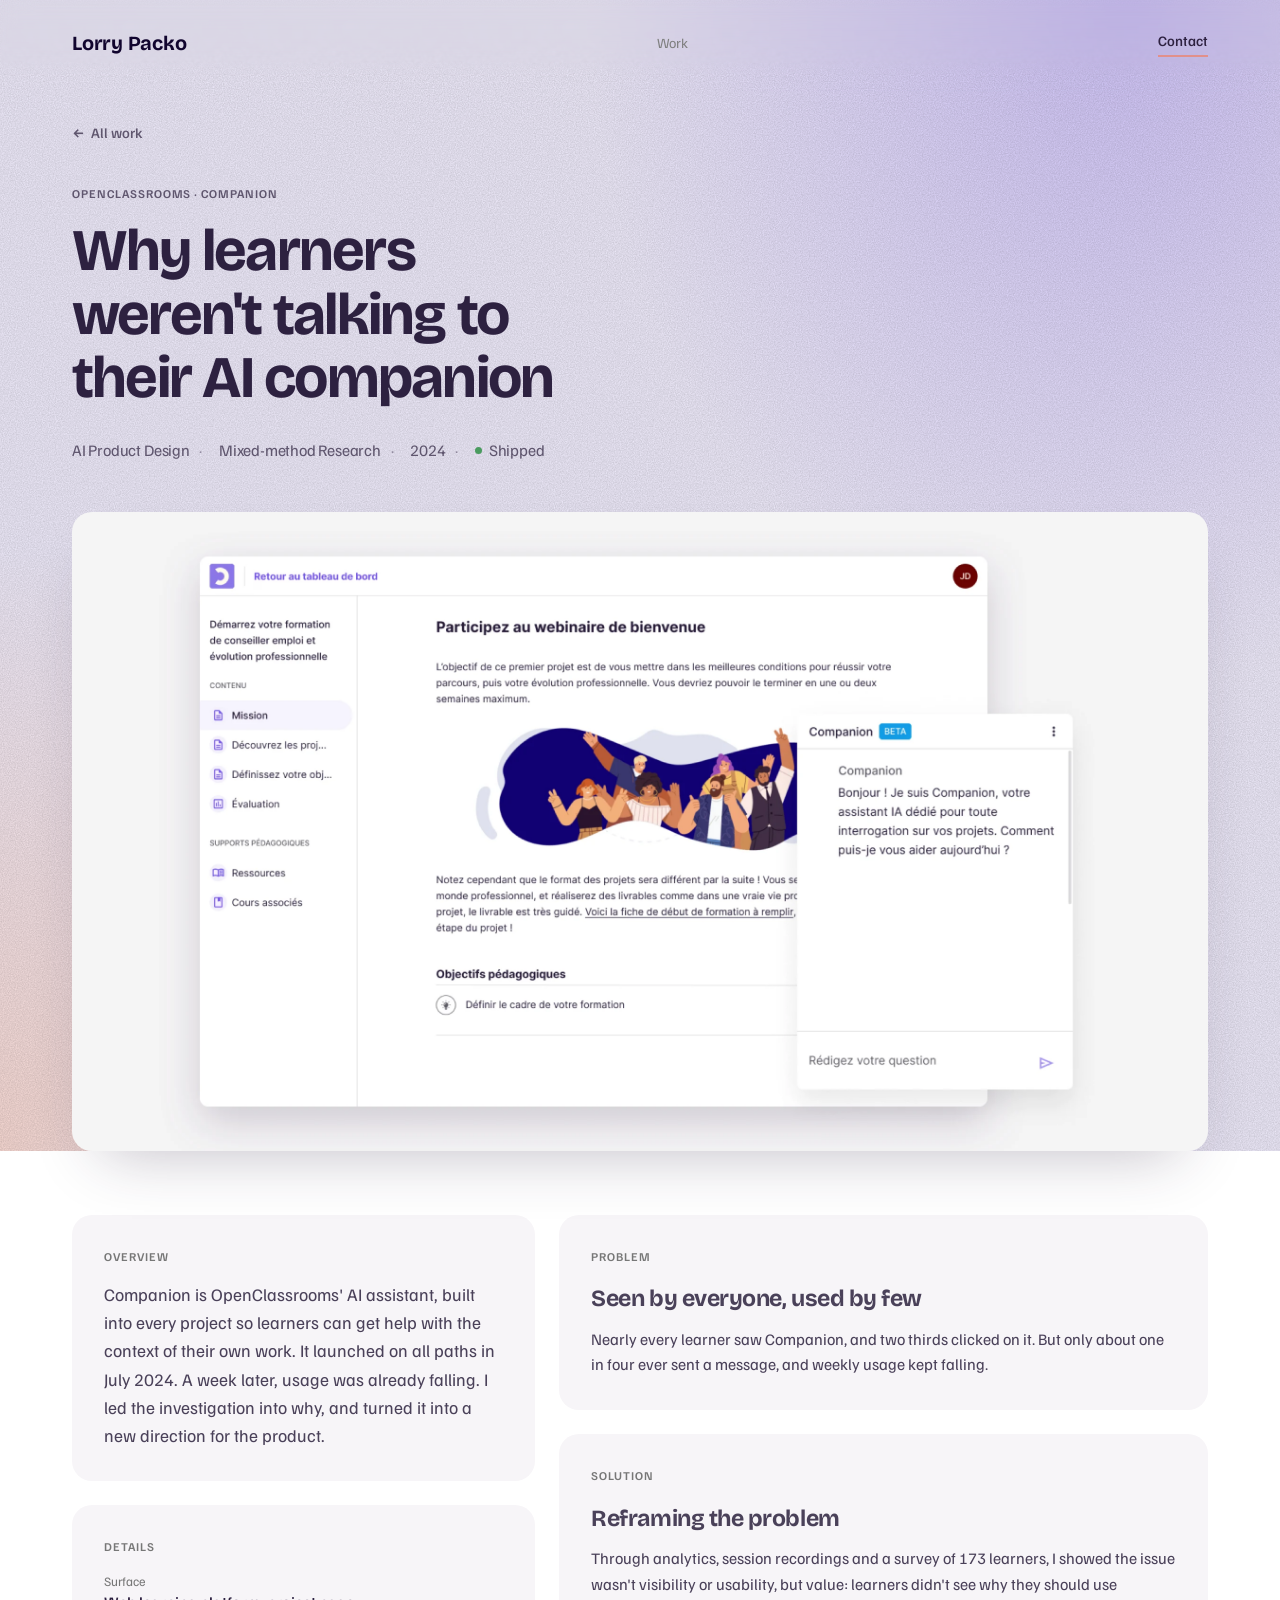
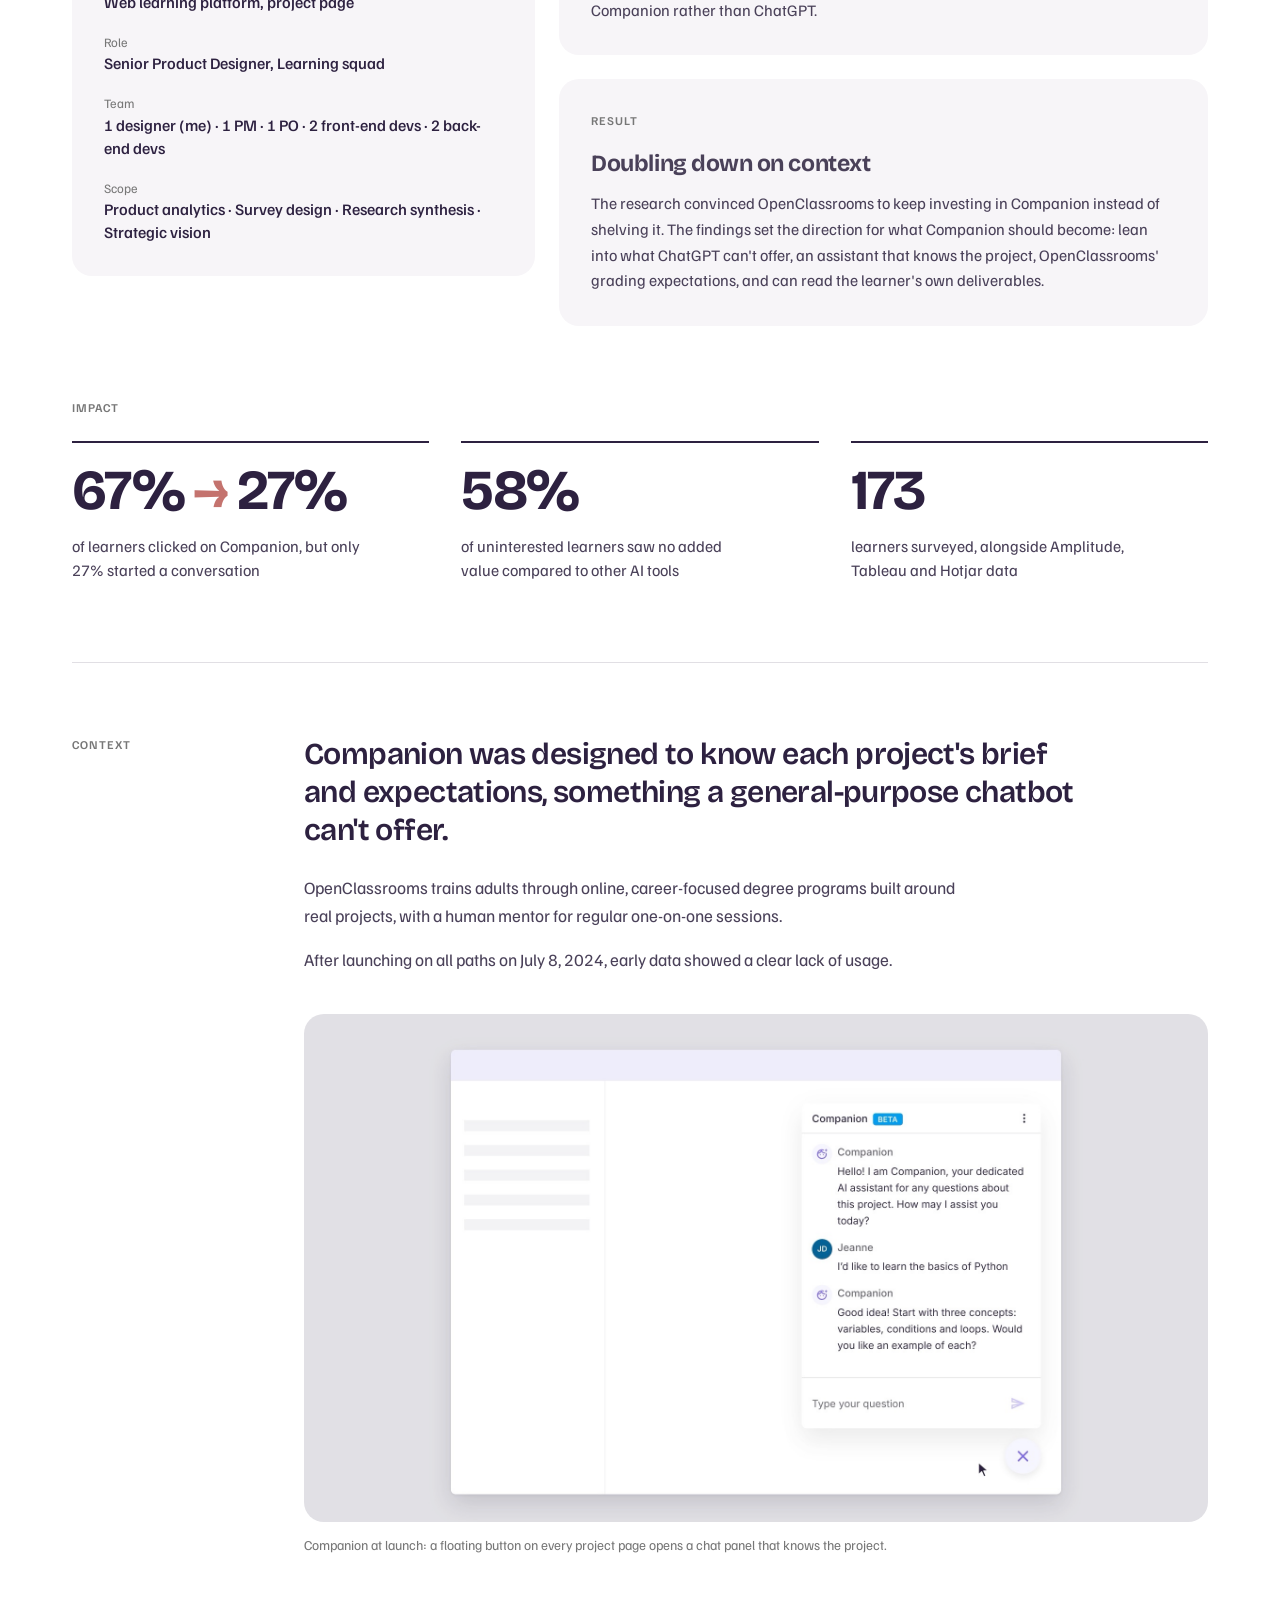
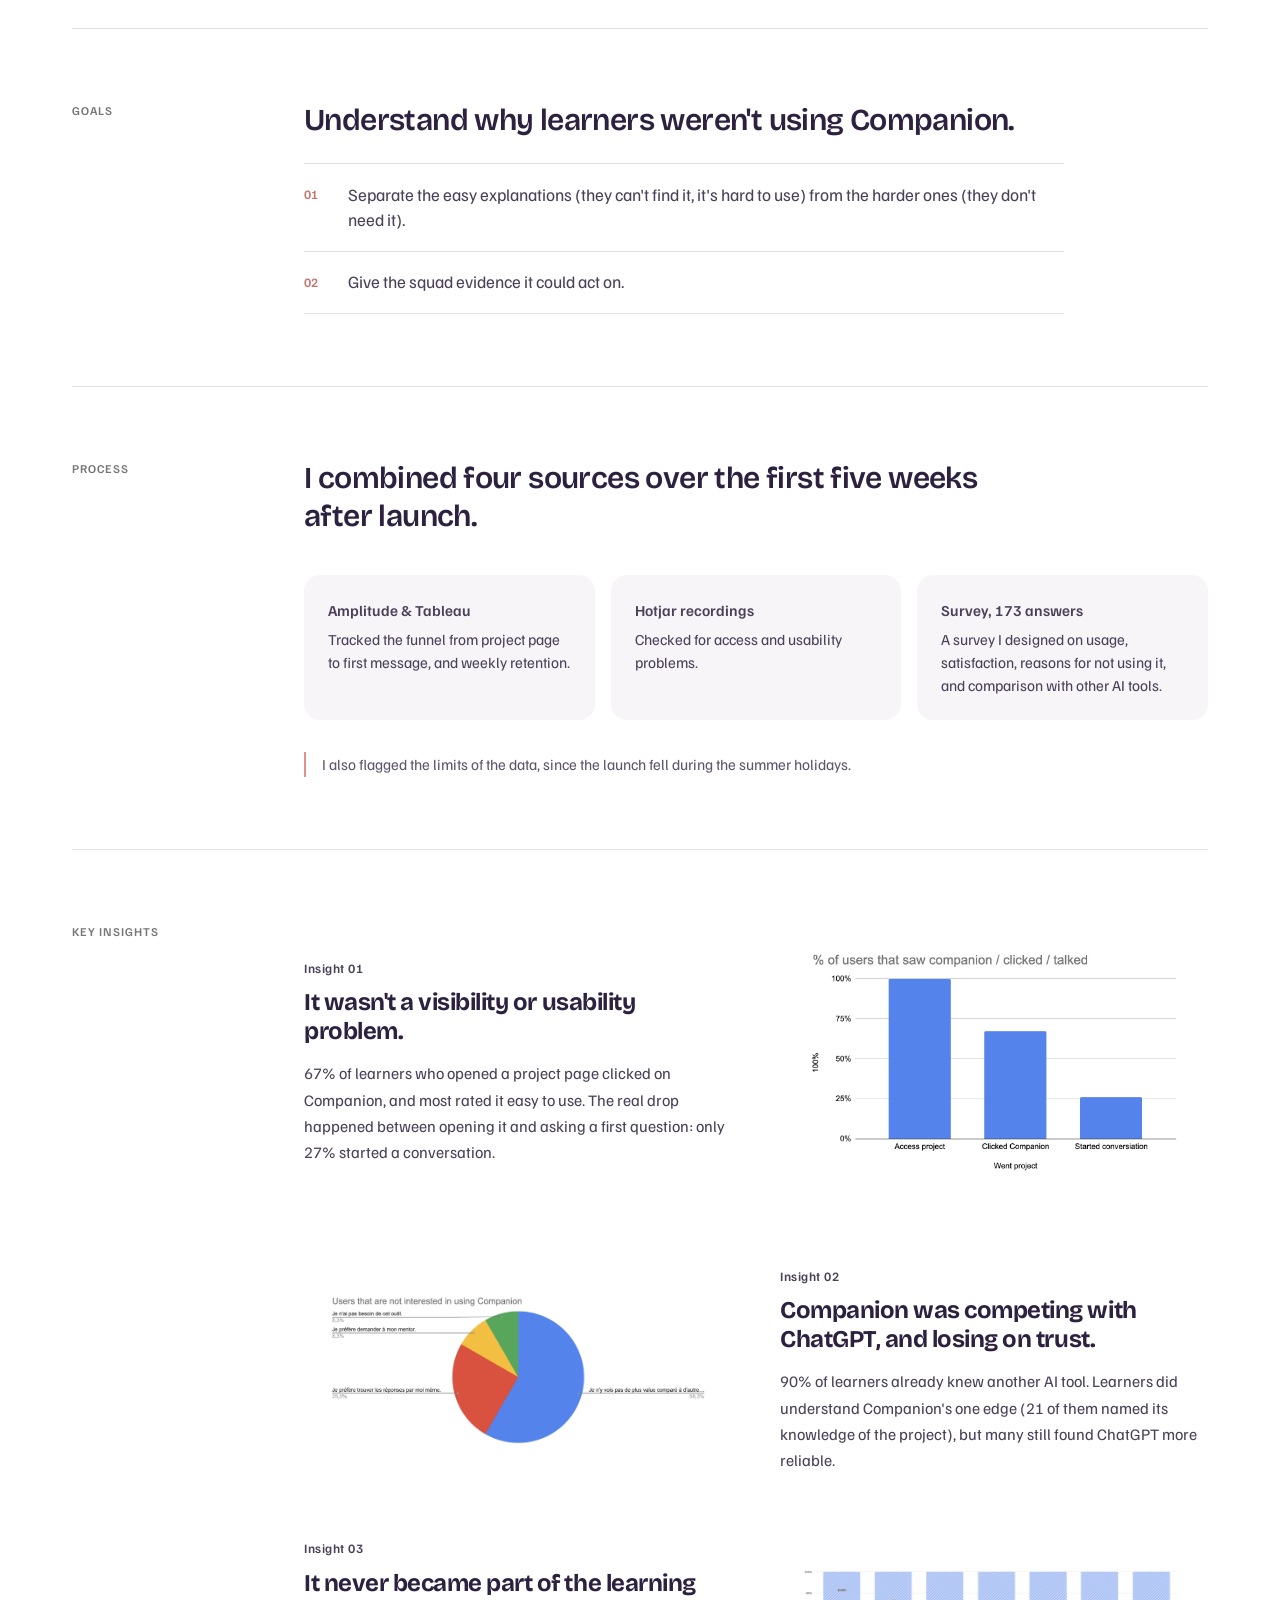
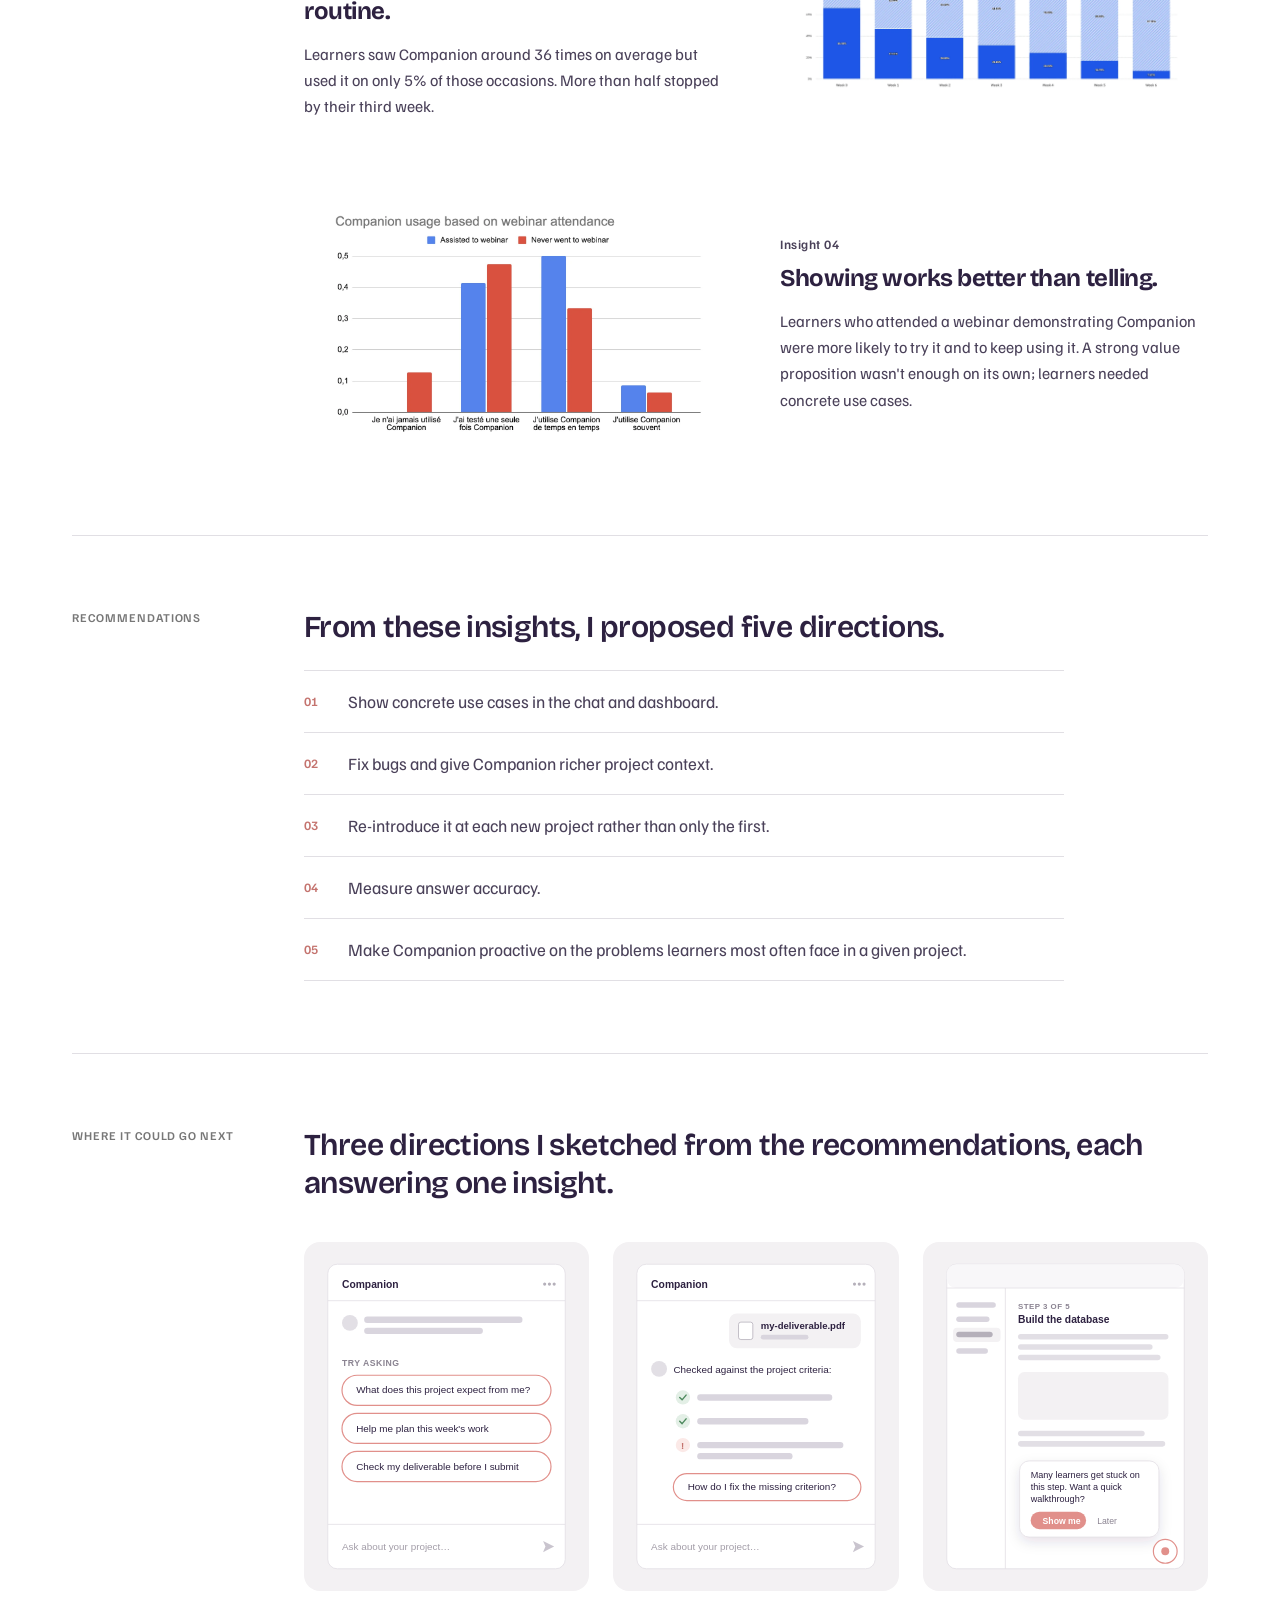
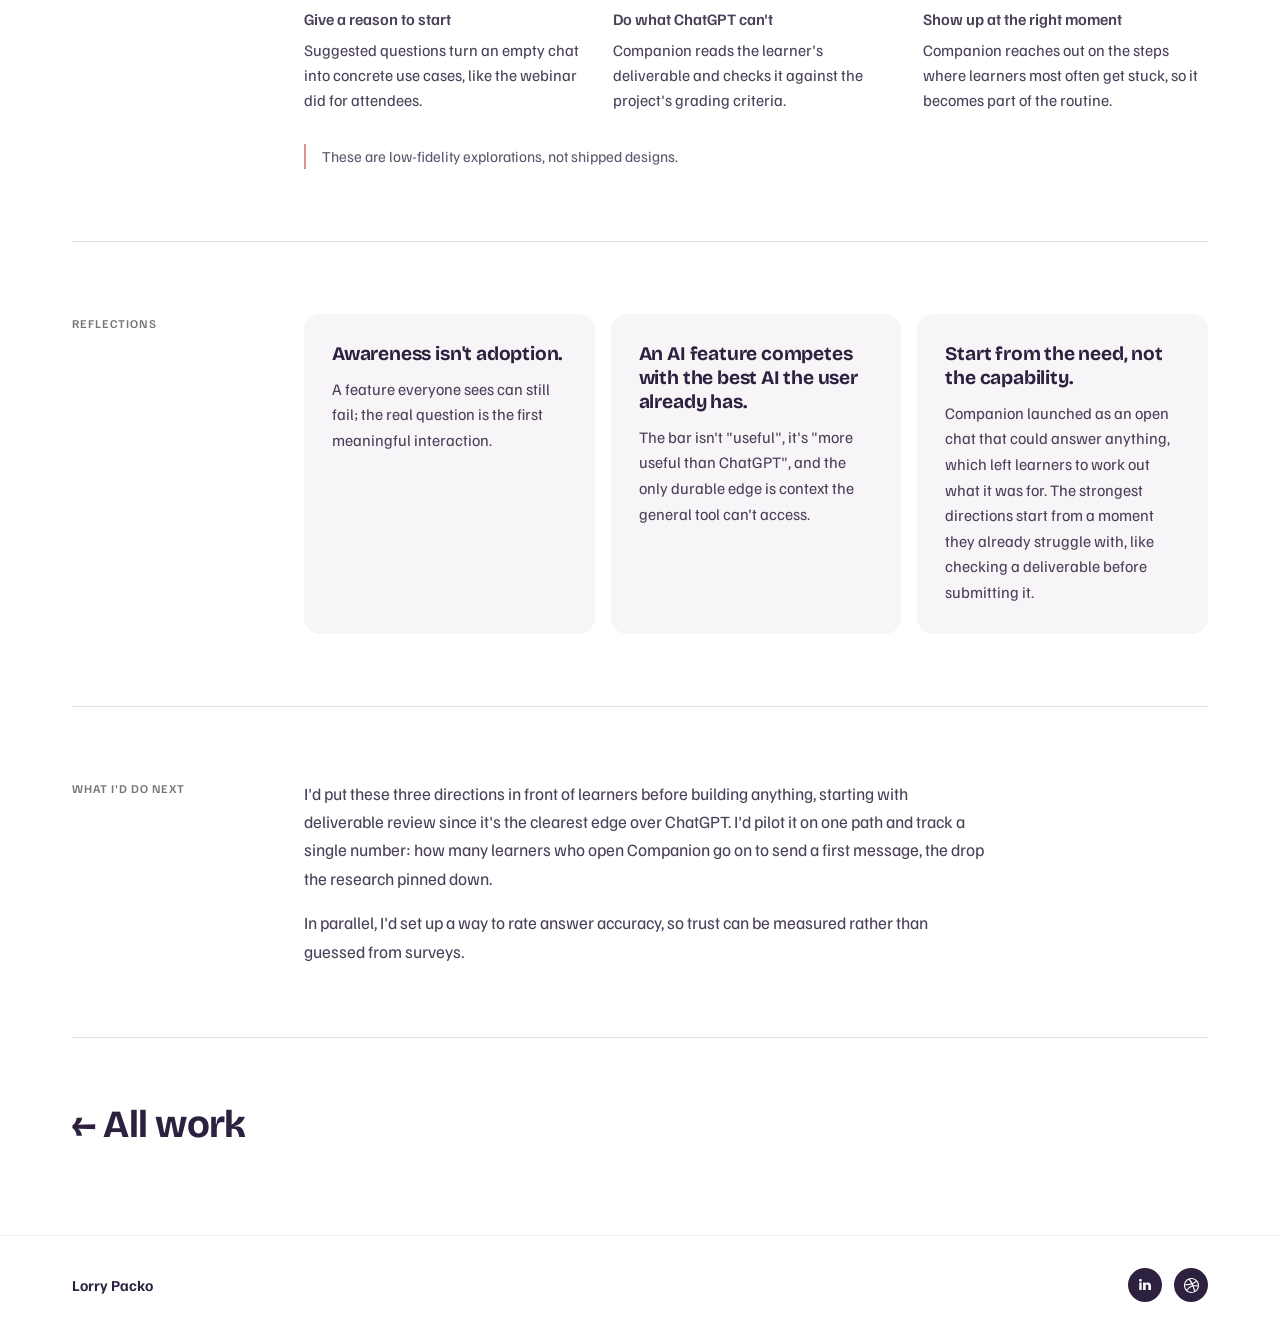
==== commit 1fe4f078: "Publish the Companion case study Move the Companion case study out of _drafts and link it from the h" ====
--- a/companion.html
+++ b/companion.html
@@ -5,6 +5,8 @@
   <meta name="viewport" content="width=device-width, initial-scale=1.0">
   <meta name="description" content="Case study — Why learners weren't talking to Companion, OpenClassrooms' AI assistant, and how research reframed the product direction.">
   <title>Companion, OpenClassrooms – Lorry Packo</title>
+  <link rel="icon" href="favicon.svg" type="image/svg+xml">
+  <link rel="apple-touch-icon" href="apple-touch-icon.png">
   <link rel="preconnect" href="https://fonts.googleapis.com">
   <link rel="preconnect" href="https://fonts.gstatic.com" crossorigin>
   <link href="https://fonts.googleapis.com/css2?family=Bricolage+Grotesque:opsz,wght@12..96,500..800&family=Familjen+Grotesk:wght@400;500;600;700&display=swap" rel="stylesheet">
@@ -24,6 +26,9 @@
 
   <!-- Header -->
   <header class="header">
+    <div class="header-blur header-blur--no-veil" aria-hidden="true">
+      <span></span><span></span><span></span><span></span><span></span><span></span><span></span><span></span>
+    </div>
     <div class="container header-inner">
       <a href="index.html" class="logo">Lorry Packo</a>
 
@@ -40,10 +45,6 @@
 
       <nav class="mobile-nav" id="mobile-nav">
         <a href="index.html#work" class="mobile-nav-link">Work</a>
-        <a href="mailto:lorry.packo@gmail.com" class="btn-contact mobile-nav-contact">
-          Let's talk
-          <svg width="14" height="14" viewBox="0 0 24 24" fill="none" stroke="currentColor" stroke-width="2.5" stroke-linecap="round" stroke-linejoin="round"><rect x="2" y="4" width="20" height="16" rx="2"/><path d="M22 7l-10 7L2 7"/></svg>
-        </a>
       </nav>
     </div>
   </header>
@@ -60,16 +61,12 @@
         <ul class="cs-meta">
           <li>AI Product Design</li>
           <li>Mixed-method Research</li>
-          <li>Summer 2024</li>
+          <li>2024</li>
           <li class="cs-meta-status">Shipped</li>
         </ul>
 
         <figure class="cs-figure">
-          <div class="cs-placeholder">
-            <span class="cs-placeholder-tag">Image · 16:9</span>
-            <span class="cs-placeholder-title">Hero visual</span>
-            <span class="cs-placeholder-desc">Companion open next to a real project page, so the reader sees the product in its context at a glance. 2400 × 1350 px.</span>
-          </div>
+          <img src="images/companion/hero.webp" alt="An OpenClassrooms project page with the Companion chat panel open beside it, greeting the learner and offering help with the project">
         </figure>
       </div>
       </header>
@@ -96,11 +93,11 @@
                 </div>
                 <div>
                   <dt>Team</dt>
-                  <dd><span class="cs-todo">[PM · devs · data/IA]</span></dd>
+                  <dd>1 designer (me) · 1 PM · 1 PO · 2 front-end devs · 2 back-end devs</dd>
                 </div>
                 <div>
                   <dt>Scope</dt>
-                  <dd>Product analytics · Survey design · Research synthesis · <span class="cs-todo">[UX/UI de la suite]</span></dd>
+                  <dd>Product analytics · Survey design · Research synthesis · Strategic vision</dd>
                 </div>
               </dl>
             </div>
@@ -119,8 +116,8 @@
             </div>
             <div class="cs-card cs-psr">
               <h2 class="cs-card-label">Result</h2>
-              <p class="cs-psr-title"><span class="cs-todo">[à compléter]</span></p>
-              <p><span class="cs-todo">[Ce qui a été décidé, conçu ou livré après la recherche, idéalement avec un chiffre avant/après.]</span></p>
+              <p class="cs-psr-title">Doubling down on context</p>
+              <p>The research convinced OpenClassrooms to keep investing in Companion instead of shelving it. The findings set the direction for what Companion should become: lean into what ChatGPT can't offer, an assistant that knows the project, OpenClassrooms' grading expectations, and can read the learner's own deliverables.</p>
             </div>
           </div>
         </section>
@@ -154,11 +151,8 @@
             <p>After launching on all paths on July 8, 2024, early data showed a clear lack of usage.</p>
           </div>
           <figure class="cs-figure">
-            <div class="cs-placeholder">
-              <span class="cs-placeholder-tag">Image · 16:9</span>
-              <span class="cs-placeholder-title">Companion at launch</span>
-              <span class="cs-placeholder-desc">The project page as it shipped in July 2024, with the "Need help?" entry point and the chat panel annotated.</span>
-            </div>
+            <video src="images/companion/chat-motion.mp4" poster="images/companion/chat-motion-poster.jpg" autoplay muted loop playsinline aria-label="Animation of Companion on a project page: the learner clicks the floating button, the chat panel opens with a greeting, and the learner asks a first question and gets an answer"></video>
+            <figcaption>Companion at launch: a floating button on every project page opens a chat panel that knows the project.</figcaption>
           </figure>
         </div>
       </section>
@@ -206,13 +200,11 @@
             <div class="cs-insight-text">
               <p class="cs-insight-num">Insight 01</p>
               <h3 class="cs-insight-title">It wasn't a visibility or usability problem.</h3>
-              <p>85.6% of active learners clicked on Companion, and most rated it easy to use. The real drop happened between opening it and asking a first question.</p>
-            </div>
-            <div class="cs-placeholder cs-placeholder--4x3">
-              <span class="cs-placeholder-tag">Image · 4:3</span>
-              <span class="cs-placeholder-title">Adoption funnel</span>
-              <span class="cs-placeholder-desc">Funnel chart: saw Companion → clicked → sent a first message, with the drop-off highlighted.</span>
-            </div>
+              <p>67% of learners who opened a project page clicked on Companion, and most rated it easy to use. The real drop happened between opening it and asking a first question: only 27% started a conversation.</p>
+            </div>
+            <figure class="cs-figure cs-chart">
+              <img src="images/companion/insight-funnel.webp" alt="Bar chart: all learners who opened a project page, 67% clicked on Companion, 26% started a conversation" loading="lazy">
+            </figure>
           </div>
 
           <div class="cs-insight">
@@ -221,11 +213,9 @@
               <h3 class="cs-insight-title">Companion was competing with ChatGPT, and losing on trust.</h3>
               <p>90% of learners already knew another AI tool. Learners did understand Companion's one edge (21 of them named its knowledge of the project), but many still found ChatGPT more reliable.</p>
             </div>
-            <div class="cs-placeholder cs-placeholder--4x3">
-              <span class="cs-placeholder-tag">Image · 4:3</span>
-              <span class="cs-placeholder-title">Survey results</span>
-              <span class="cs-placeholder-desc">Chart of survey answers comparing Companion with other AI tools, or two or three learner verbatims.</span>
-            </div>
+            <figure class="cs-figure cs-chart">
+              <img src="images/companion/insight-no-value.webp" alt="Pie chart of learners not interested in Companion: 58.3% see no added value compared with other tools, 25% prefer to find answers themselves, 8.3% prefer asking their mentor, 8.3% don't need it" loading="lazy">
+            </figure>
           </div>
 
           <div class="cs-insight">
@@ -234,11 +224,9 @@
               <h3 class="cs-insight-title">It never became part of the learning routine.</h3>
               <p>Learners saw Companion around 36 times on average but used it on only 5% of those occasions. More than half stopped by their third week.</p>
             </div>
-            <div class="cs-placeholder cs-placeholder--4x3">
-              <span class="cs-placeholder-tag">Image · 4:3</span>
-              <span class="cs-placeholder-title">Weekly retention</span>
-              <span class="cs-placeholder-desc">Retention curve over the first five weeks, showing the drop by week three.</span>
-            </div>
+            <figure class="cs-figure cs-chart">
+              <img src="images/companion/insight-retention.webp" alt="Weekly retention chart: 66% of learners click on Companion in week 0, 39% in week 2, 32% in week 3, down to 8% in week 6" loading="lazy">
+            </figure>
           </div>
 
           <div class="cs-insight">
@@ -247,11 +235,9 @@
               <h3 class="cs-insight-title">Showing works better than telling.</h3>
               <p>Learners who attended a webinar demonstrating Companion were more likely to try it and to keep using it. A strong value proposition wasn't enough on its own; learners needed concrete use cases.</p>
             </div>
-            <div class="cs-placeholder cs-placeholder--4x3">
-              <span class="cs-placeholder-tag">Image · 4:3</span>
-              <span class="cs-placeholder-title">Webinar effect</span>
-              <span class="cs-placeholder-desc">Comparison of usage between webinar attendees and other learners, or a screenshot of the webinar demo.</span>
-            </div>
+            <figure class="cs-figure cs-chart">
+              <img src="images/companion/insight-webinar.webp" alt="Bar chart comparing webinar attendees with other learners: none of the attendees never used Companion, and half of them use it from time to time versus a third of the others" loading="lazy">
+            </figure>
           </div>
         </div>
       </section>
@@ -271,63 +257,36 @@
         </div>
       </section>
 
-      <!-- Solution -->
-      <section class="cs-section">
-        <h2 class="cs-label">Solution</h2>
-        <div>
-          <p class="cs-lead"><span class="cs-todo">[Une phrase qui résume la solution.]</span></p>
-          <div class="cs-body">
-            <p><span class="cs-todo">[Comment on passe de ces recommandations à la revue de travail. Si l'insight « les apprenants veulent présenter leur projet » vient d'une deuxième vague de recherche, c'est ici qu'elle s'insère.]</span></p>
-          </div>
-        </div>
-      </section>
-
-      <!-- Design 1/3 -->
-      <section class="cs-design">
-        <div class="cs-design-head">
-          <p class="cs-label">Design 1/3</p>
-          <h3 class="cs-design-title"><span class="cs-todo">[ex. Starting the first conversation]</span></h3>
-          <p><span class="cs-todo">[use cases, prompts suggérés]</span></p>
-        </div>
-        <figure class="cs-figure">
-          <div class="cs-placeholder">
-            <span class="cs-placeholder-tag">Image or video · 16:9</span>
-            <span class="cs-placeholder-title">Design 1 — first conversation</span>
-            <span class="cs-placeholder-desc">Empty state of the chat with concrete use cases and suggested prompts. A short screen recording works best here.</span>
-          </div>
-        </figure>
-      </section>
-
-      <!-- Design 2/3 -->
-      <section class="cs-design">
-        <div class="cs-design-head">
-          <p class="cs-label">Design 2/3</p>
-          <h3 class="cs-design-title"><span class="cs-todo">[ex. From questions to review]</span></h3>
-          <p><span class="cs-todo">[partager son travail, recevoir un retour structuré]</span></p>
-        </div>
-        <figure class="cs-figure">
-          <div class="cs-placeholder">
-            <span class="cs-placeholder-tag">Image or video · 16:9</span>
-            <span class="cs-placeholder-title">Design 2 — work review</span>
-            <span class="cs-placeholder-desc">The learner shares their work and Companion returns structured feedback. Show the before and after of one message.</span>
-          </div>
-        </figure>
-      </section>
-
-      <!-- Design 3/3 -->
-      <section class="cs-design">
-        <div class="cs-design-head">
-          <p class="cs-label">Design 3/3</p>
-          <h3 class="cs-design-title"><span class="cs-todo">[ex. A proactive companion]</span></h3>
-          <p><span class="cs-todo">[nudges selon l'étape du projet]</span></p>
-        </div>
-        <figure class="cs-figure">
-          <div class="cs-placeholder">
-            <span class="cs-placeholder-tag">Image or video · 16:9</span>
-            <span class="cs-placeholder-title">Design 3 — proactive nudges</span>
-            <span class="cs-placeholder-desc">Companion reaching out at a specific project step, shown in place on the project page.</span>
-          </div>
-        </figure>
+      <!-- Where it could go next -->
+      <section class="cs-section">
+        <h2 class="cs-label">Where it could go next</h2>
+        <div>
+          <p class="cs-lead">Three directions I sketched from the recommendations, each answering one insight.</p>
+          <div class="cs-wireframes">
+            <figure class="cs-wireframe">
+              <img src="images/companion/wireframe-prompts.svg" alt="Wireframe of the Companion chat with a greeting and three suggested questions: what the project expects, planning the week, checking a deliverable" loading="lazy">
+              <figcaption>
+                <p class="cs-method-name">Give a reason to start</p>
+                <p>Suggested questions turn an empty chat into concrete use cases, like the webinar did for attendees.</p>
+              </figcaption>
+            </figure>
+            <figure class="cs-wireframe">
+              <img src="images/companion/wireframe-review.svg" alt="Wireframe of a learner sharing a PDF deliverable and Companion checking it against the project criteria, with two criteria met and one missing" loading="lazy">
+              <figcaption>
+                <p class="cs-method-name">Do what ChatGPT can't</p>
+                <p>Companion reads the learner's deliverable and checks it against the project's grading criteria.</p>
+              </figcaption>
+            </figure>
+            <figure class="cs-wireframe">
+              <img src="images/companion/wireframe-nudge.svg" alt="Wireframe of a project page at step 3, where Companion offers a walkthrough because many learners get stuck on this step" loading="lazy">
+              <figcaption>
+                <p class="cs-method-name">Show up at the right moment</p>
+                <p>Companion reaches out on the steps where learners most often get stuck, so it becomes part of the routine.</p>
+              </figcaption>
+            </figure>
+          </div>
+          <p class="cs-note">These are low-fidelity explorations, not shipped designs.</p>
+        </div>
       </section>
 
       <!-- Reflections -->
@@ -344,7 +303,7 @@
           </div>
           <div class="cs-reflection">
             <h3 class="cs-reflection-title">Start from the need, not the capability.</h3>
-            <p><span class="cs-todo">[À relier à l'insight revue de projet.]</span></p>
+            <p>Companion launched as an open chat that could answer anything, which left learners to work out what it was for. The strongest directions start from a moment they already struggle with, like checking a deliverable before submitting it.</p>
           </div>
         </div>
       </section>
@@ -353,14 +312,14 @@
       <section class="cs-section">
         <h2 class="cs-label">What I'd do next</h2>
         <div class="cs-body">
-          <p><span class="cs-todo">[ex. Relier la revue aux Milestones pour qu'une étape de projet déclenche un retour de Companion]</span></p>
+          <p>I'd put these three directions in front of learners before building anything, starting with deliverable review since it's the clearest edge over ChatGPT. I'd pilot it on one path and track a single number: how many learners who open Companion go on to send a first message, the drop the research pinned down.</p>
+          <p>In parallel, I'd set up a way to rate answer accuracy, so trust can be measured rather than guessed from surveys.</p>
         </div>
       </section>
 
       <!-- Bottom navigation -->
       <nav class="cs-next" aria-label="Case study navigation">
         <a href="index.html#work" class="cs-next-link"><span aria-hidden="true">←</span> All work</a>
-        <a href="mailto:lorry.packo@gmail.com" class="btn-primary">Let's talk</a>
       </nav>
 
       </div>
--- a/css/style.css
+++ b/css/style.css
@@ -3,6 +3,9 @@
    ============================================ */
 :root {
   --ink:      #2D2140;
+  --ink-strong:#11052E;
+  --ink-soft: rgba(45, 33, 64, 0.7);
+  --ink-minor:#808080;
   --ink-muted:#777777;
   --ink-faint:#999999;
 
@@ -11,6 +14,8 @@
 
   --white: #FFFFFF;
   --cream: #FAFAFA;
+  --border-soft: #EDEDED;
+  --tag-dot: #F1E8E7;
 
   --font-heading: 'Familjen Grotesk', -apple-system, sans-serif;
   --font-body: 'Familjen Grotesk', -apple-system, sans-serif;
@@ -81,11 +86,93 @@
   left: 0;
   right: 0;
   z-index: 100;
-  background: rgba(255, 255, 255, 0.85);
-  backdrop-filter: blur(20px);
-  -webkit-backdrop-filter: blur(20px);
-  border-bottom: 1px solid rgba(0,0,0,0.04);
-  transition: border-color 0.3s ease;
+}
+
+/* Progressive blur behind the header: 8 stacked layers, each blurrier than
+   the last, masked into bands so the blur is strongest at the very top and
+   fades to nothing at the bottom. No background, no border line. */
+.header-blur {
+  position: absolute;
+  top: 0;
+  left: 0;
+  right: 0;
+  height: 140%;
+  z-index: -1;
+  pointer-events: none;
+}
+
+.header-blur span {
+  position: absolute;
+  inset: 0;
+}
+
+/* White veil on top of the blur, solid at the top and fading out */
+.header-blur::after {
+  content: '';
+  position: absolute;
+  inset: 0;
+  background: linear-gradient(to bottom, rgba(255, 255, 255, 0.85) 0%, rgba(255, 255, 255, 0.6) 50%, rgba(255, 255, 255, 0) 100%);
+}
+
+/* Case studies: blur only, no white veil over the coloured banner */
+.header-blur--no-veil::after {
+  display: none;
+}
+
+.header-blur span:nth-child(1) {
+  backdrop-filter: blur(0.117px);
+  -webkit-backdrop-filter: blur(0.117px);
+  mask-image: linear-gradient(to top, transparent 0.0%, #000 12.5%, #000 25.0%, transparent 37.5%);
+  -webkit-mask-image: linear-gradient(to top, transparent 0.0%, #000 12.5%, #000 25.0%, transparent 37.5%);
+}
+
+.header-blur span:nth-child(2) {
+  backdrop-filter: blur(0.234px);
+  -webkit-backdrop-filter: blur(0.234px);
+  mask-image: linear-gradient(to top, transparent 12.5%, #000 25.0%, #000 37.5%, transparent 50.0%);
+  -webkit-mask-image: linear-gradient(to top, transparent 12.5%, #000 25.0%, #000 37.5%, transparent 50.0%);
+}
+
+.header-blur span:nth-child(3) {
+  backdrop-filter: blur(0.469px);
+  -webkit-backdrop-filter: blur(0.469px);
+  mask-image: linear-gradient(to top, transparent 25.0%, #000 37.5%, #000 50.0%, transparent 62.5%);
+  -webkit-mask-image: linear-gradient(to top, transparent 25.0%, #000 37.5%, #000 50.0%, transparent 62.5%);
+}
+
+.header-blur span:nth-child(4) {
+  backdrop-filter: blur(0.938px);
+  -webkit-backdrop-filter: blur(0.938px);
+  mask-image: linear-gradient(to top, transparent 37.5%, #000 50.0%, #000 62.5%, transparent 75.0%);
+  -webkit-mask-image: linear-gradient(to top, transparent 37.5%, #000 50.0%, #000 62.5%, transparent 75.0%);
+}
+
+.header-blur span:nth-child(5) {
+  backdrop-filter: blur(1.875px);
+  -webkit-backdrop-filter: blur(1.875px);
+  mask-image: linear-gradient(to top, transparent 50.0%, #000 62.5%, #000 75.0%, transparent 87.5%);
+  -webkit-mask-image: linear-gradient(to top, transparent 50.0%, #000 62.5%, #000 75.0%, transparent 87.5%);
+}
+
+.header-blur span:nth-child(6) {
+  backdrop-filter: blur(3.75px);
+  -webkit-backdrop-filter: blur(3.75px);
+  mask-image: linear-gradient(to top, transparent 62.5%, #000 75.0%, #000 87.5%, transparent 100.0%);
+  -webkit-mask-image: linear-gradient(to top, transparent 62.5%, #000 75.0%, #000 87.5%, transparent 100.0%);
+}
+
+.header-blur span:nth-child(7) {
+  backdrop-filter: blur(7.5px);
+  -webkit-backdrop-filter: blur(7.5px);
+  mask-image: linear-gradient(to top, transparent 75.0%, #000 87.5%, #000 100.0%);
+  -webkit-mask-image: linear-gradient(to top, transparent 75.0%, #000 87.5%, #000 100.0%);
+}
+
+.header-blur span:nth-child(8) {
+  backdrop-filter: blur(15px);
+  -webkit-backdrop-filter: blur(15px);
+  mask-image: linear-gradient(to top, transparent 87.5%, #000 100.0%);
+  -webkit-mask-image: linear-gradient(to top, transparent 87.5%, #000 100.0%);
 }
 
 .header-inner {
@@ -99,9 +186,9 @@
 .logo {
   font-family: var(--font-display);
   font-weight: 700;
-  font-size: 1.2rem;
-  color: var(--ink);
-  letter-spacing: -0.01em;
+  font-size: 1.25rem;
+  color: var(--ink-strong);
+  letter-spacing: -0.012em;
 }
 
 .nav {
@@ -112,10 +199,11 @@
 
 .nav-link {
   font-family: var(--font-heading);
-  font-size: 0.9rem;
-  font-weight: 500;
-  color: var(--ink-muted);
-  padding: 0.5rem 0.9rem;
+  font-size: 0.875rem;
+  font-weight: 400;
+  letter-spacing: -0.012em;
+  color: var(--ink-minor);
+  padding: 0.5rem 1rem;
   border-radius: var(--radius-full);
   transition: color 0.25s var(--ease-out), background 0.25s var(--ease-out);
 }
@@ -209,8 +297,8 @@
    HERO
    ============================================ */
 .hero {
-  padding-top: 8.5rem;
-  padding-bottom: 2rem;
+  padding-top: 10rem;
+  padding-bottom: 4rem;
 }
 
 .hero-inner {
@@ -219,58 +307,58 @@
   animation: fadeUp 0.8s var(--ease-out) 0.1s forwards;
 }
 
-.hero-main {
-  display: grid;
-  grid-template-columns: minmax(0, 920px);
-  gap: 3rem 4rem;
-  align-items: start;
-  padding-bottom: 2.25rem;
+.hero-content {
+  display: flex;
+  flex-direction: column;
+  gap: 2rem;
 }
 
 .hero-title {
+  max-width: 900px;
   font-family: var(--font-display);
+  font-weight: 400;
+  font-size: clamp(2.4rem, 4.5vw, 4rem);
+  line-height: 1.016;
+  color: var(--ink);
+  letter-spacing: -0.012em;
+  text-wrap: pretty;
+}
+
+.hero-title strong {
   font-weight: 700;
-  font-size: clamp(2.4rem, 4.3vw, 3.75rem);
-  line-height: 1.12;
-  color: var(--ink);
-  letter-spacing: -0.03em;
-  text-wrap: pretty;
-  margin-bottom: 2rem;
 }
 
 .hero-title-soft {
-  color: #8A8299;
-}
-
-.hero-title-keep {
-  white-space: nowrap;
-}
-
-.hero-highlight {
-  position: relative;
-  display: inline-block;
-}
-
-.hero-highlight-mark {
-  position: absolute;
-  left: 0;
-  bottom: -0.22em;
-  width: 100%;
-  height: 0.4em;
-  pointer-events: none;
-}
-
-.hero-highlight-mark path {
-  stroke: var(--accent-dark);
+  color: var(--ink-soft);
+}
+
+.hero-meta {
+  display: flex;
+  flex-direction: column;
+  gap: 1rem;
 }
 
 .hero-subtitle {
-  font-size: 1.25rem;
-  font-weight: 400;
-  color: #5F566E;
-  line-height: 1.35;
-  max-width: 720px;
-  margin-bottom: 1.5rem;
+  font-size: 1rem;
+  line-height: 1.3125;
+  letter-spacing: -0.012em;
+  color: var(--ink-strong);
+}
+
+/* Small rounded label used in the hero and on the focus tags */
+.pill {
+  display: inline-flex;
+  align-items: center;
+  gap: 0.625rem;
+  font-size: 1rem;
+  line-height: 1.3125;
+  letter-spacing: -0.012em;
+  color: var(--ink-strong);
+  background: var(--white);
+  padding: 0.5rem 1rem;
+  border: 0.5px solid var(--border-soft);
+  border-radius: 32px;
+  filter: drop-shadow(0 1px 3.35px rgba(121, 121, 121, 0.13));
 }
 
 .hero-visual {
@@ -285,19 +373,14 @@
 }
 
 .hero-status {
-  display: inline-flex;
-  align-items: center;
-  gap: 0.6rem;
-  font-size: 1.05rem;
-  color: #5F566E;
-}
-
-.hero-status-dot {
-  width: 10px;
-  height: 10px;
-  border-radius: 50%;
-  background: #4A9B5F;
-  box-shadow: 0 0 0 4px rgba(74, 155, 95, 0.2);
+  display: flex;
+  flex-wrap: wrap;
+  align-items: center;
+  gap: 0.5rem 0.75rem;
+  font-size: 1rem;
+  line-height: 1.3125;
+  letter-spacing: -0.012em;
+  color: var(--ink-strong);
 }
 
 .btn-primary {
@@ -327,8 +410,7 @@
 }
 
 .work-block {
-  border-top: 1px solid rgba(45, 33, 64, 0.14);
-  padding-top: 1.75rem;
+  padding-top: 0;
 }
 
 .work-head {
@@ -336,17 +418,17 @@
   z-index: 2;
   display: flex;
   flex-direction: column;
-  gap: 0.75rem;
-  margin-bottom: 1.6rem;
+  gap: 1rem;
+  margin-bottom: 1.5rem;
 }
 
 .work-label {
-  font-family: var(--font-heading);
-  font-size: 0.75rem;
-  font-weight: 600;
-  letter-spacing: 0.08em;
+  font-family: var(--font-display);
+  font-size: 0.8125rem;
+  font-weight: 500;
+  letter-spacing: 0.04em;
   text-transform: uppercase;
-  color: var(--ink-muted);
+  color: var(--ink-minor);
 }
 
 .work-focus {
@@ -357,26 +439,32 @@
 }
 
 .work-focus-label {
+  font-family: var(--font-display);
   font-size: 1rem;
   font-weight: 500;
-  color: #5F566E;
+  letter-spacing: -0.012em;
+  color: var(--ink-strong);
 }
 
 .work-tags {
   display: flex;
   flex-wrap: wrap;
-  gap: 0.4rem;
+  gap: 0.5rem;
   list-style: none;
 }
 
 .work-tags li {
-  font-size: 0.8rem;
-  font-weight: 600;
-  line-height: 1;
-  color: var(--ink);
-  padding: 0.45rem 0.8rem;
-  border: 1px solid rgba(45, 33, 64, 0.2);
-  border-radius: var(--radius-full);
+  display: inline-flex;
+  align-items: center;
+  font-size: 1rem;
+  line-height: 1.3125;
+  letter-spacing: -0.012em;
+  color: var(--ink-strong);
+  background: var(--white);
+  padding: 0.5rem 0.75rem;
+  border: 0.5px solid var(--border-soft);
+  border-radius: 32px;
+  box-shadow: 0 1px 3.35px rgba(121, 121, 121, 0.13);
   position: relative;
   cursor: help;
   outline: none;
@@ -386,6 +474,26 @@
 .work-tags li:hover,
 .work-tags li:focus-visible {
   transform: rotate(var(--tilt, -3deg));
+}
+
+/* Soft colour blob before each tag label, revealed on hover / focus */
+.work-tags li::before {
+  content: '';
+  flex-shrink: 0;
+  width: 0;
+  height: 15px;
+  border-radius: 24px;
+  background: var(--tag-dot);
+  opacity: 0;
+  transition: width 0.3s var(--ease-out), margin 0.3s var(--ease-out), opacity 0.2s var(--ease-out);
+}
+
+.work-tags li:hover::before,
+.work-tags li:focus-visible::before {
+  width: 33px;
+  margin-left: -0.25rem;
+  margin-right: 0.25rem;
+  opacity: 1;
 }
 
 /* Tooltip shown on hover / keyboard focus / tap */
@@ -487,8 +595,7 @@
    CONTACT
    ============================================ */
 .contact {
-  padding: 4rem 0 6rem;
-  border-top: 1px solid rgba(0,0,0,0.06);
+  padding: 4rem 0;
   text-align: center;
 }
 
@@ -500,8 +607,8 @@
 
 .contact-visual {
   width: 100%;
-  max-width: 280px;
-  margin-bottom: 1rem;
+  max-width: 282px;
+  margin-bottom: 2rem;
 }
 
 .contact-visual lottie-player {
@@ -511,11 +618,78 @@
 .contact-title {
   font-family: var(--font-display);
   font-weight: 700;
-  font-size: 2rem;
+  font-size: 2.5rem;
+  line-height: 1.1;
   color: var(--ink);
-  letter-spacing: -0.02em;
+  letter-spacing: -0.012em;
+  max-width: 418px;
+}
+
+/* ============================================
+   WORK IN PROGRESS PAGE
+   ============================================ */
+.wip {
+  min-height: calc(100vh - 6rem);
+  display: flex;
+  align-items: center;
+  padding: 8rem 0 4rem;
+  text-align: center;
+}
+
+.wip-inner {
+  display: flex;
+  flex-direction: column;
+  align-items: center;
+}
+
+.wip-visual {
+  width: 100%;
+  max-width: 282px;
   margin-bottom: 2rem;
-  max-width: 480px;
+}
+
+.wip-label {
+  font-family: var(--font-display);
+  font-size: 0.8125rem;
+  font-weight: 500;
+  letter-spacing: 0.04em;
+  text-transform: uppercase;
+  color: var(--ink-minor);
+  margin-bottom: 1rem;
+}
+
+.wip-title {
+  font-family: var(--font-display);
+  font-weight: 700;
+  font-size: 2.5rem;
+  line-height: 1.1;
+  letter-spacing: -0.012em;
+  color: var(--ink);
+  max-width: 520px;
+  margin-bottom: 1rem;
+}
+
+.wip-text {
+  font-size: 1rem;
+  line-height: 1.5;
+  letter-spacing: -0.012em;
+  color: var(--ink-soft);
+  max-width: 420px;
+  margin-bottom: 2rem;
+}
+
+.wip-back {
+  transition: transform 0.3s var(--ease-out);
+}
+
+.wip-back:hover {
+  transform: translateY(-2px);
+}
+
+@media (max-width: 768px) {
+  .wip-title {
+    font-size: 2rem;
+  }
 }
 
 /* ============================================
@@ -562,6 +736,18 @@
   transform: translateY(-2px);
 }
 
+.footer--simple {
+  border-top: 0;
+}
+
+/* Credit line on the home page footer */
+.footer-credit {
+  font-size: 0.75rem;
+  line-height: 1.75;
+  letter-spacing: -0.012em;
+  color: var(--ink-minor);
+}
+
 /* ============================================
    ANIMATIONS
    ============================================ */
@@ -586,6 +772,12 @@
     padding: 0 1.25rem;
   }
 
+  /* Comes after .container so its padding shorthand doesn't reset it */
+  .header-inner {
+    padding-top: calc(1.75rem + env(safe-area-inset-top));
+    padding-bottom: 1.25rem;
+  }
+
   .hero {
     padding-top: 7rem;
   }
@@ -596,10 +788,6 @@
 
   .hero-visual {
     aspect-ratio: 16 / 9;
-  }
-
-  .hero-subtitle {
-    font-size: 1.05rem;
   }
 
   .hero-title {
@@ -631,7 +819,7 @@
     transform: none;
   }
 
-  .nav {
+  .nav:not(.nav--always) {
     display: none;
   }
 
--- a/css/case-study.css
+++ b/css/case-study.css
@@ -89,26 +89,32 @@
 .cs-meta {
   display: flex;
   flex-wrap: wrap;
-  gap: 0.4rem;
+  align-items: center;
+  gap: 0.25rem 0;
   list-style: none;
   margin-bottom: 3rem;
+  font-size: 1rem;
+  letter-spacing: -0.012em;
+  color: var(--cs-soft);
 }
 
 .cs-meta li {
   display: inline-flex;
   align-items: center;
   gap: 0.45rem;
-  font-size: 0.8rem;
-  font-weight: 600;
-  line-height: 1;
-  padding: 0.5rem 0.85rem;
-  background: rgba(255, 255, 255, 0.55);
-  border: 1px solid rgba(45, 33, 64, 0.16);
-  border-radius: var(--radius-full);
-}
-
-.cs-meta-status::before {
+}
+
+/* Plain text separated by a middle dot */
+.cs-meta li + li::before {
+  content: '·';
+  order: -2;
+  margin: 0 0.6rem;
+  opacity: 0.6;
+}
+
+.cs-meta-status::after {
   content: '';
+  order: -1;
   width: 7px;
   height: 7px;
   border-radius: 50%;
@@ -116,7 +122,9 @@
 }
 
 /* ---- Figures & image placeholders ---- */
-.cs-figure img {
+.cs-figure img,
+.cs-figure video {
+  display: block;
   width: 100%;
   border-radius: 20px;
 }
@@ -383,6 +391,24 @@
   margin-bottom: 0.4rem;
 }
 
+/* Persona photo at the top of a method card */
+.cs-persona-photo {
+  width: 72px;
+  height: 72px;
+  border-radius: 50%;
+  object-fit: cover;
+  margin-bottom: 1rem;
+}
+
+.cs-persona-trait {
+  font-size: 0.85rem;
+  color: var(--cs-soft);
+}
+
+.cs-persona-trait + p {
+  margin-bottom: 0.75rem;
+}
+
 .cs-method p {
   font-size: 0.95rem;
   color: var(--cs-text);
@@ -553,7 +579,7 @@
 @media (max-width: 768px) {
   .cs-hero {
     --cs-overlap: 4rem;
-    padding-top: 6rem;
+    padding-top: 7rem;
   }
 
   .cs-section,
@@ -569,3 +595,41 @@
     aspect-ratio: 4 / 3;
   }
 }
+
+/* Charts from research reports, shown on a white card */
+.cs-insight .cs-figure {
+  margin-top: 0;
+}
+
+.cs-chart img {
+  background: #fff;
+  padding: 1.25rem;
+  box-sizing: border-box;
+}
+
+/* Wireframes: three low-fi explorations side by side */
+.cs-wireframes {
+  display: grid;
+  grid-template-columns: repeat(3, 1fr);
+  gap: 1.5rem;
+  margin-top: 2.5rem;
+}
+
+.cs-wireframe img {
+  display: block;
+  width: 100%;
+  border-radius: var(--radius-lg);
+  margin-bottom: 1rem;
+}
+
+.cs-wireframe p {
+  color: var(--cs-text);
+  line-height: 1.55;
+}
+
+@media (max-width: 768px) {
+  .cs-wireframes {
+    grid-template-columns: 1fr;
+    max-width: 420px;
+  }
+}
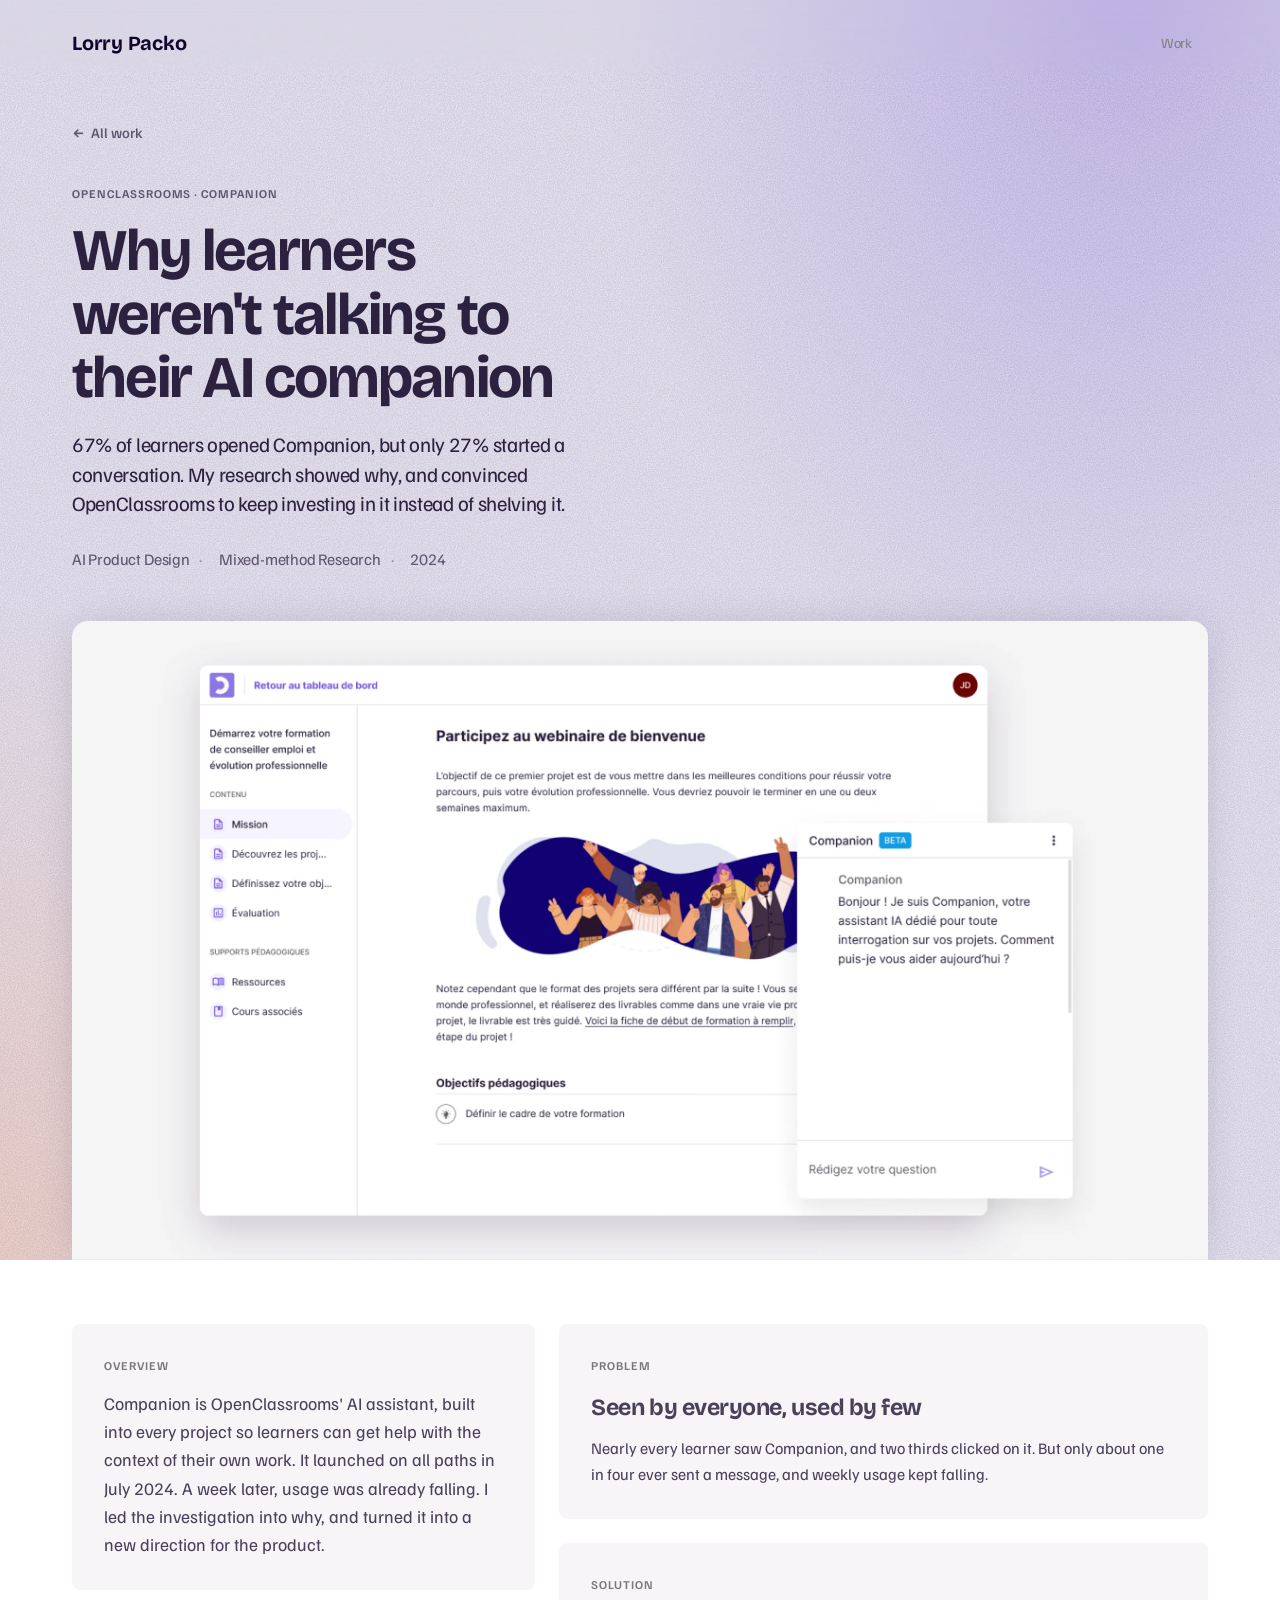
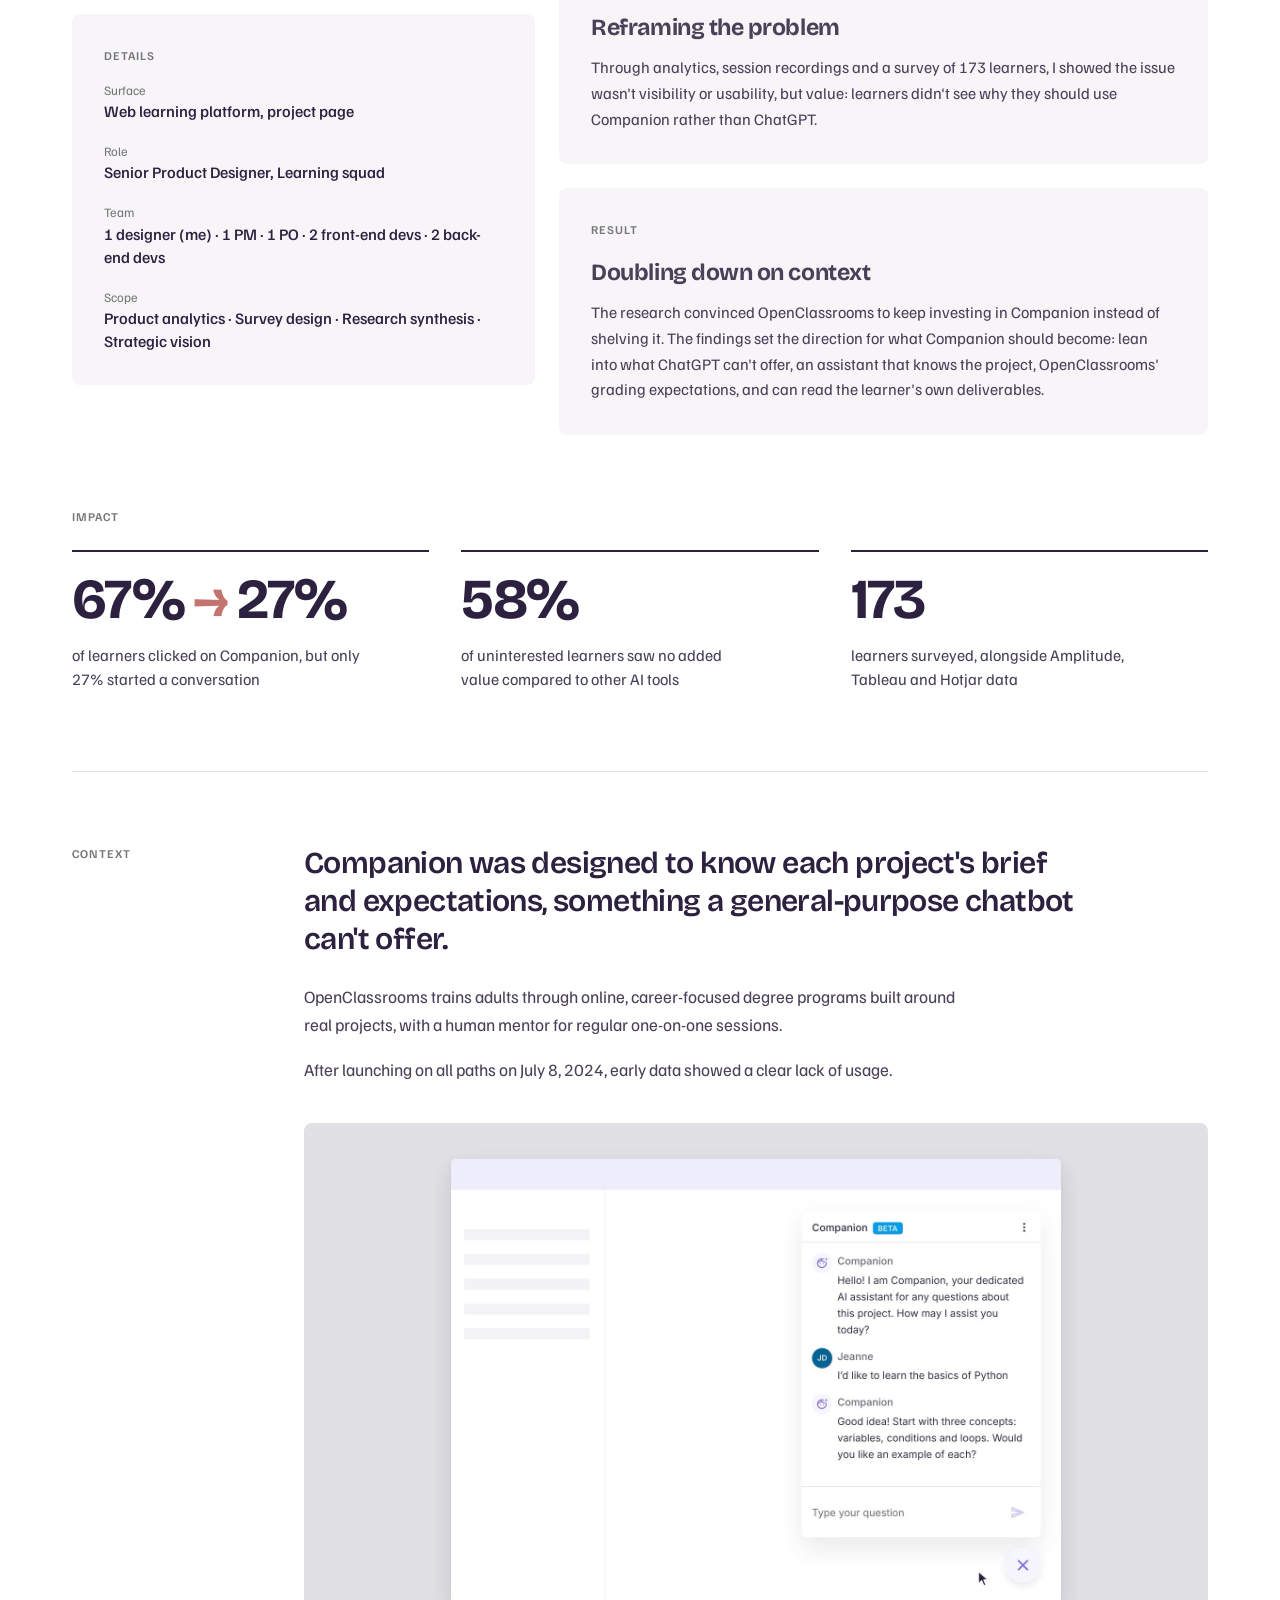
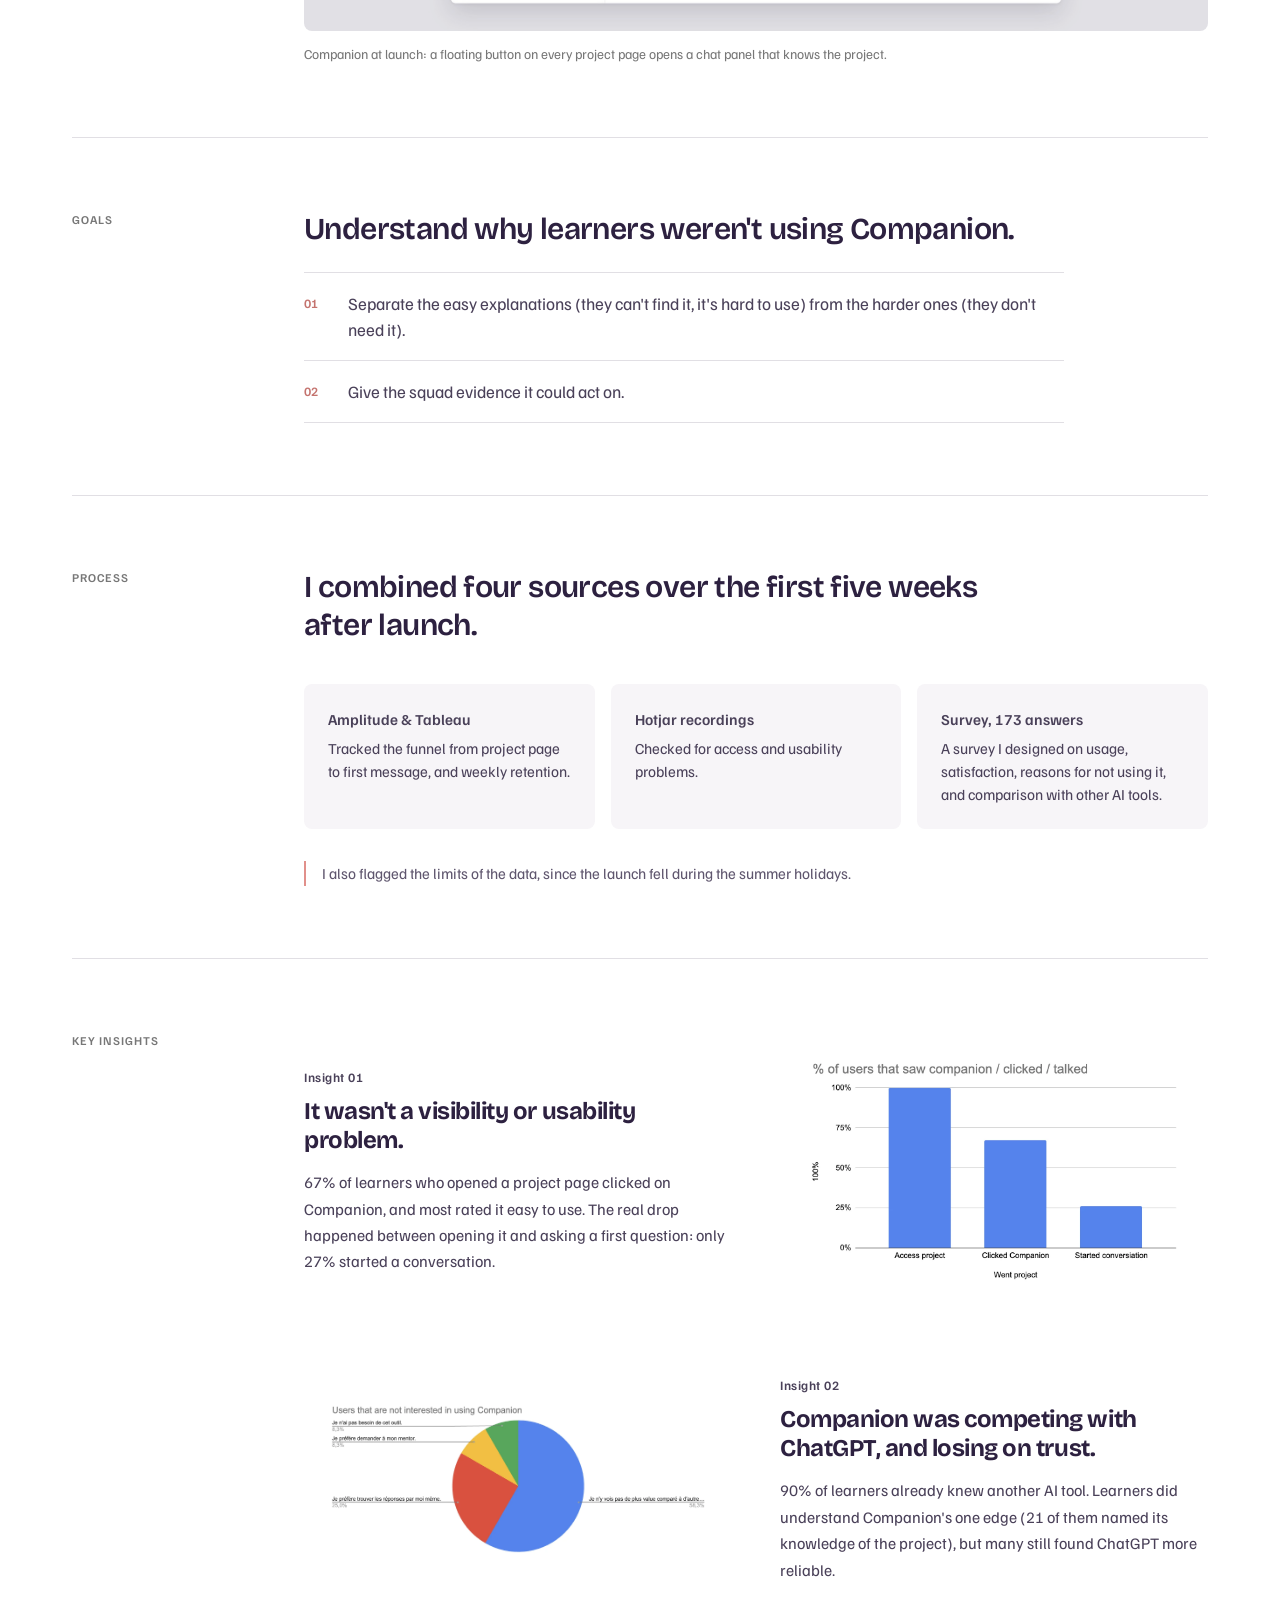
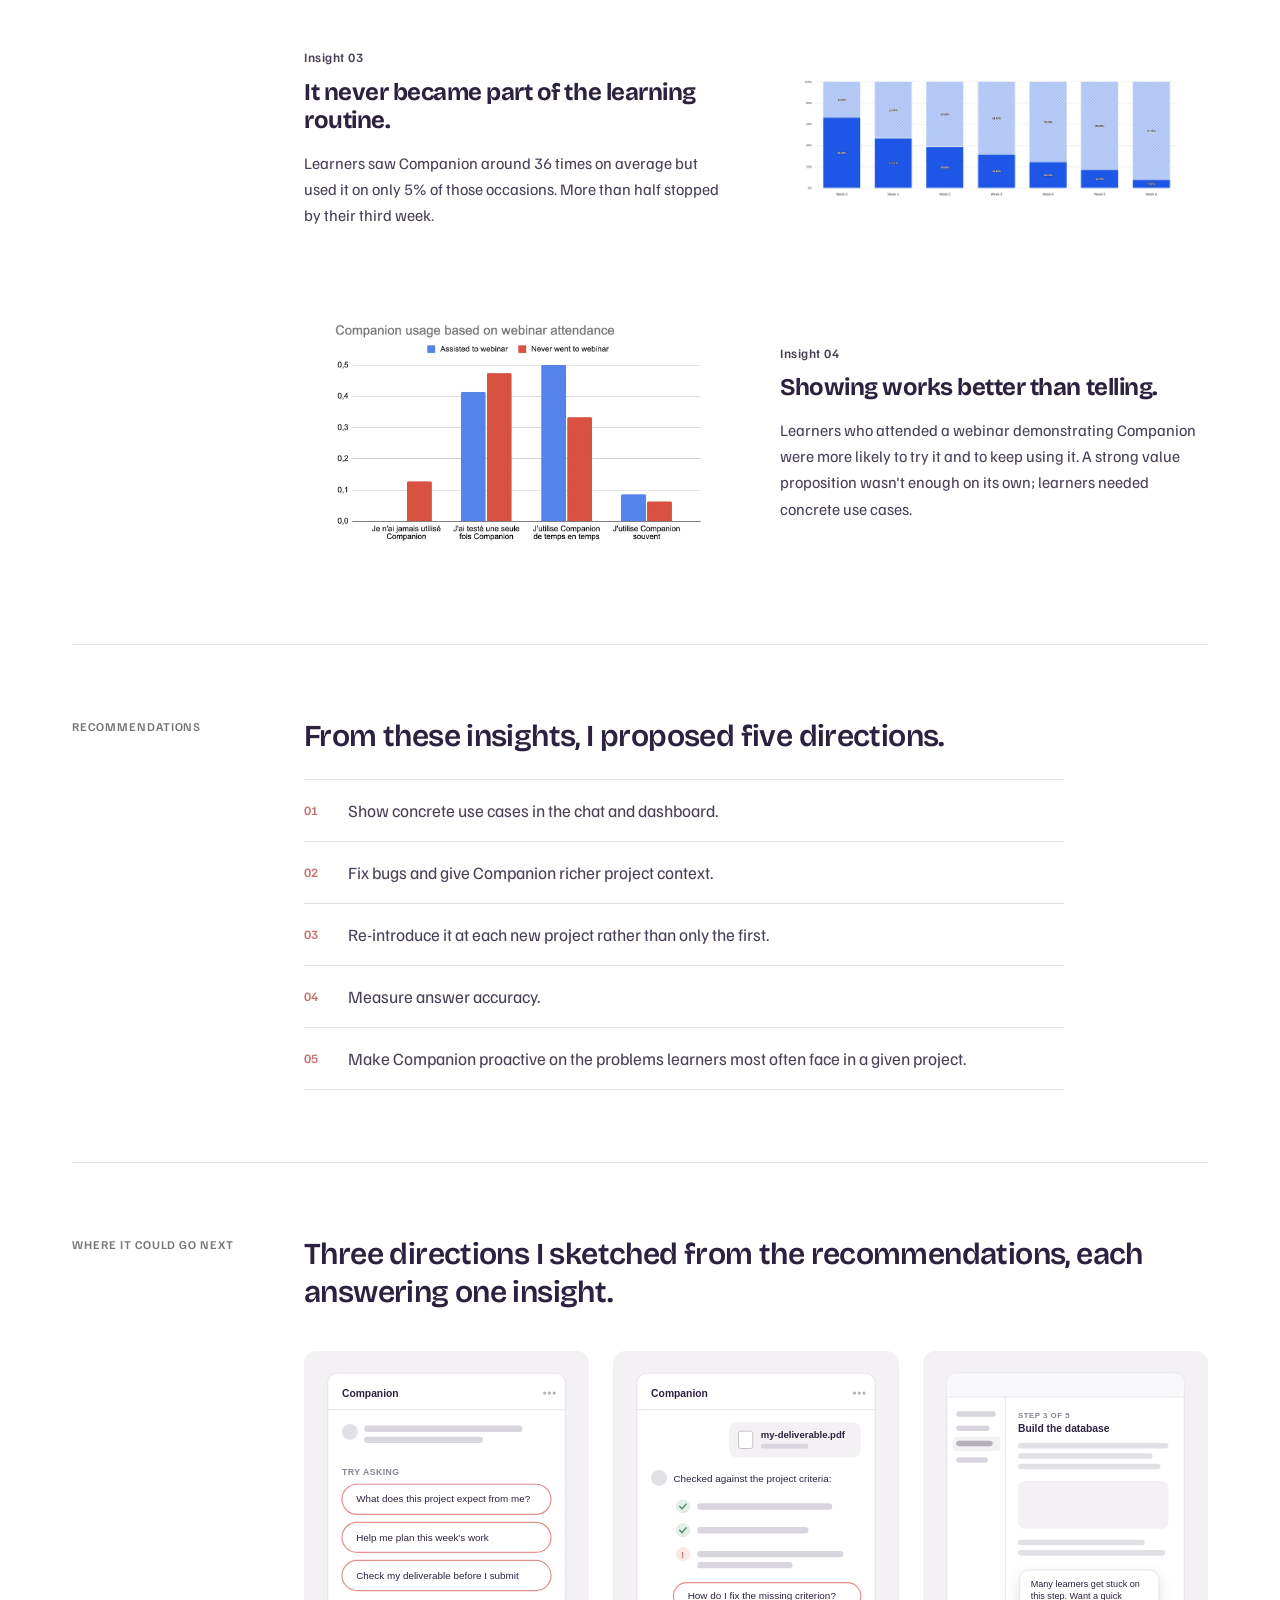
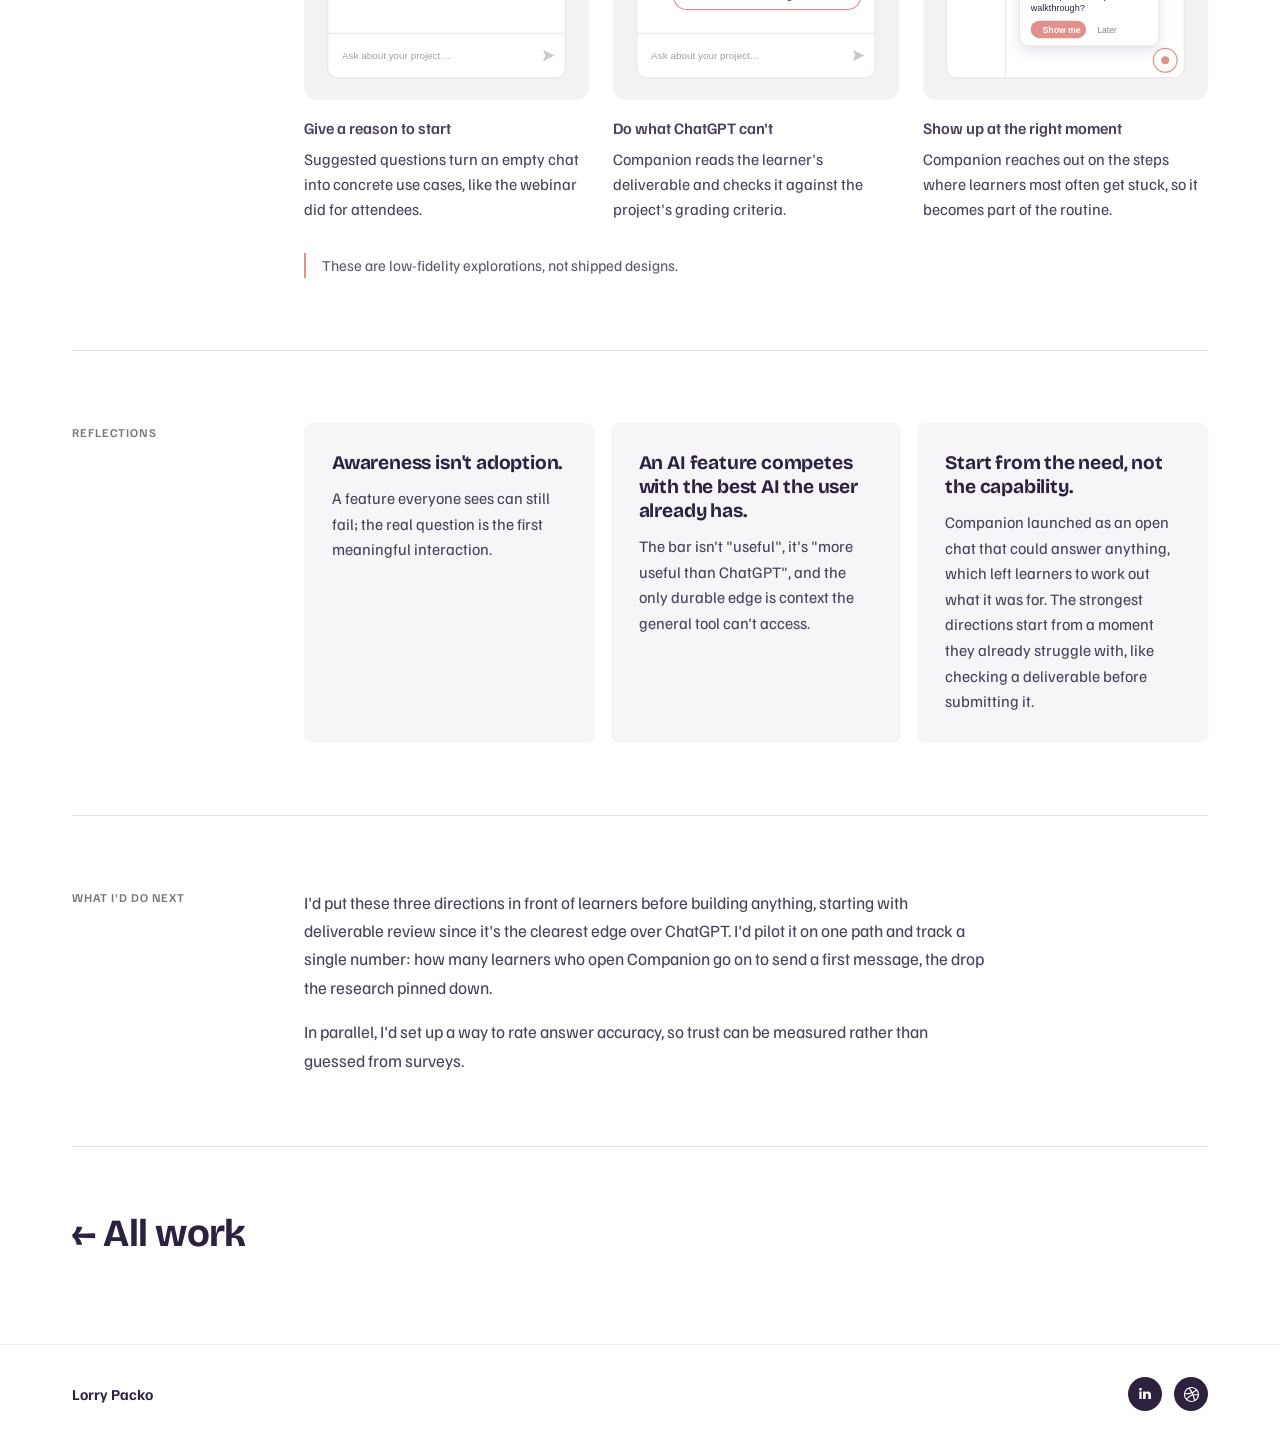
==== commit cd10a73e: "Merge branch 'use_case_design'" ====
--- a/companion.html
+++ b/companion.html
@@ -32,19 +32,8 @@
     <div class="container header-inner">
       <a href="index.html" class="logo">Lorry Packo</a>
 
-      <nav class="nav">
+      <nav class="nav nav--always">
         <a href="index.html#work" class="nav-link">Work</a>
-      </nav>
-
-      <div class="header-actions">
-        <a href="mailto:lorry.packo@gmail.com" class="nav-cta">Contact</a>
-        <button class="nav-toggle" aria-label="Open menu" aria-expanded="false" aria-controls="mobile-nav">
-          <span></span><span></span><span></span>
-        </button>
-      </div>
-
-      <nav class="mobile-nav" id="mobile-nav">
-        <a href="index.html#work" class="mobile-nav-link">Work</a>
       </nav>
     </div>
   </header>
@@ -58,11 +47,11 @@
         <a href="index.html#work" class="cs-back"><span aria-hidden="true">←</span> All work</a>
         <p class="cs-eyebrow">OpenClassrooms · Companion</p>
         <h1 class="cs-title">Why learners weren't talking to their AI companion</h1>
+        <p class="cs-subtitle">67% of learners opened Companion, but only 27% started a conversation. My research showed why, and convinced OpenClassrooms to keep investing in it instead of shelving it.</p>
         <ul class="cs-meta">
           <li>AI Product Design</li>
           <li>Mixed-method Research</li>
           <li>2024</li>
-          <li class="cs-meta-status">Shipped</li>
         </ul>
 
         <figure class="cs-figure">
--- a/css/case-study.css
+++ b/css/case-study.css
@@ -9,6 +9,8 @@
   --cs-line: rgba(45, 33, 64, 0.14);
   --cs-surface: #F7F5F8;
   --cs-rail: 200px;
+  /* Corner radius for images, cards and panels in case studies */
+  --cs-radius: 8px;
 }
 
 /* ---- Hero (full-width coloured banner, colours set per page) ---- */
@@ -47,8 +49,11 @@
   margin-bottom: calc(var(--cs-overlap) * -1);
 }
 
+/* Square bottom edge, shadow on the top and sides only (clipped at the bottom) */
 .cs-hero .cs-figure > * {
-  box-shadow: 0 30px 60px -30px rgba(45, 33, 64, 0.3);
+  border-radius: 16px 16px 0 0;
+  box-shadow: 0 0 40px -10px rgba(45, 33, 64, 0.25);
+  clip-path: inset(-60px -60px 0 -60px);
 }
 
 .cs-back {
@@ -83,6 +88,17 @@
   letter-spacing: -0.03em;
   text-wrap: balance;
   max-width: 17ch;
+  margin-bottom: 1.75rem;
+}
+
+/* Outcome line under the title: echoes the homepage card's promise */
+.cs-subtitle {
+  font-size: clamp(1.1rem, 1.6vw, 1.3rem);
+  line-height: 1.45;
+  letter-spacing: -0.015em;
+  text-wrap: pretty;
+  max-width: 48ch;
+  margin-top: -0.5rem;
   margin-bottom: 1.75rem;
 }
 
@@ -112,21 +128,12 @@
   opacity: 0.6;
 }
 
-.cs-meta-status::after {
-  content: '';
-  order: -1;
-  width: 7px;
-  height: 7px;
-  border-radius: 50%;
-  background: #4A9B5F;
-}
-
 /* ---- Figures & image placeholders ---- */
 .cs-figure img,
 .cs-figure video {
   display: block;
   width: 100%;
-  border-radius: 20px;
+  border-radius: var(--cs-radius);
 }
 
 .cs-figure figcaption {
@@ -148,7 +155,7 @@
   color: var(--cs-soft);
   background: #F6ECEA;
   border: 1.5px dashed rgba(196, 115, 110, 0.55);
-  border-radius: 20px;
+  border-radius: var(--cs-radius);
 }
 
 .cs-placeholder--4x3 {
@@ -199,7 +206,7 @@
 
 .cs-card {
   background: var(--cs-surface);
-  border-radius: 20px;
+  border-radius: var(--cs-radius);
   padding: 2rem;
 }
 
@@ -382,7 +389,7 @@
 
 .cs-method {
   background: var(--cs-surface);
-  border-radius: var(--radius-lg);
+  border-radius: var(--cs-radius);
   padding: 1.5rem;
 }
 
@@ -502,7 +509,7 @@
 
 .cs-reflection {
   background: var(--cs-surface);
-  border-radius: var(--radius-lg);
+  border-radius: var(--cs-radius);
   padding: 1.75rem;
 }
 
@@ -618,7 +625,7 @@
 .cs-wireframe img {
   display: block;
   width: 100%;
-  border-radius: var(--radius-lg);
+  border-radius: var(--cs-radius);
   margin-bottom: 1rem;
 }
 
